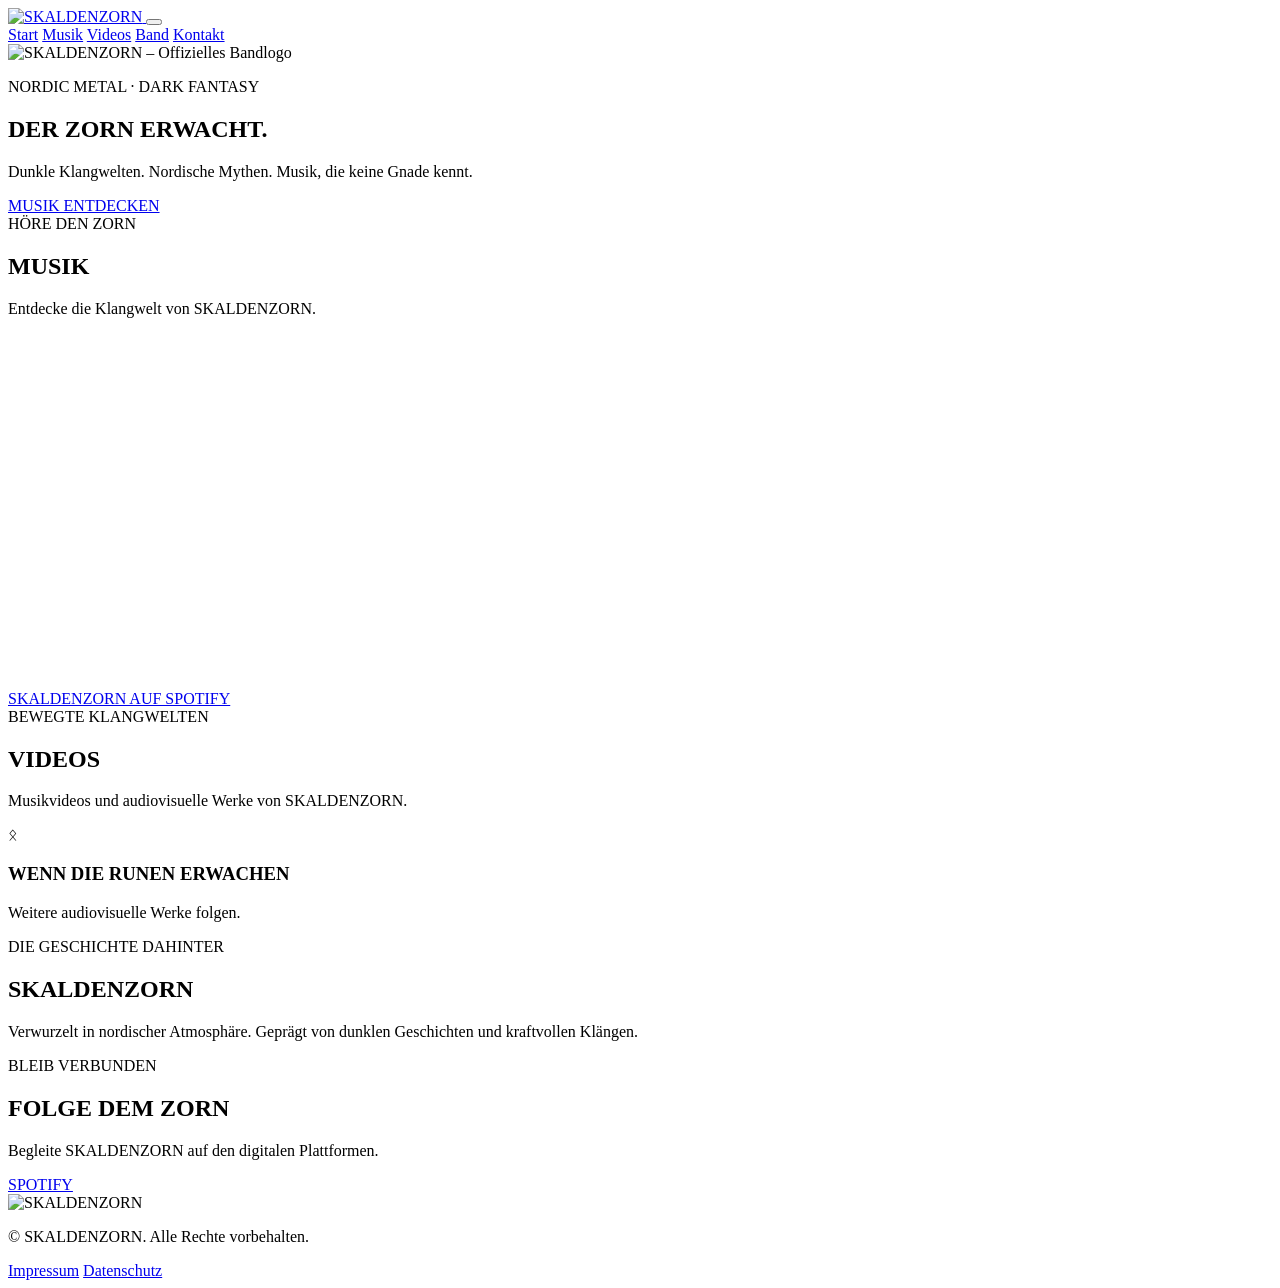
==== index.html @ 69d0ce7c "Add initial HTML structure for SKALDENZORN website" ====
<!DOCTYPE html>
<html lang="de">
<head>
    <meta charset="UTF-8">
    <meta name="viewport" content="width=device-width, initial-scale=1.0">
    <meta name="theme-color" content="#080808">
    <meta name="description" content="SKALDENZORN – Nordic Metal. Dunkle Klangwelten, nordische Mythologie und kompromisslose Musik.">
    <title>SKALDENZORN | Official Website</title>
    <link rel="icon" type="image/png" href="assets/logo.png">
    <link rel="stylesheet" href="css/style.css">
    <script src="js/main.js" defer></script>
</head>
<body>

    <header class="header">
        <a href="#start" class="header-logo">
            <img src="assets/logo.png" alt="SKALDENZORN">
        </a>

        <button class="menu-toggle" aria-label="Menü öffnen" aria-expanded="false">
            <span></span>
            <span></span>
            <span></span>
        </button>

        <nav class="navigation">
            <a href="#start">Start</a>
            <a href="#musik">Musik</a>
            <a href="#videos">Videos</a>
            <a href="#band">Band</a>
            <a href="#kontakt">Kontakt</a>
        </nav>
    </header>

    <main>

        <section class="hero" id="start">
            <div class="hero-content">
                <img class="hero-logo" src="assets/logo.png" alt="SKALDENZORN – Offizielles Bandlogo">
                <p class="hero-subtitle">NORDIC METAL · DARK FANTASY</p>
                <h1>DER ZORN ERWACHT.</h1>
                <p class="hero-description">
                    Dunkle Klangwelten. Nordische Mythen.
                    Musik, die keine Gnade kennt.
                </p>
                <a class="primary-button" href="#musik">MUSIK ENTDECKEN</a>
            </div>
            <div class="hero-overlay"></div>
        </section>

        <section class="section music-section" id="musik">
            <div class="section-heading">
                <span class="section-overline">HÖRE DEN ZORN</span>
                <h2>MUSIK</h2>
                <p>Entdecke die Klangwelt von SKALDENZORN.</p>
            </div>

            <div class="spotify-container">
                <iframe
                    src="https://open.spotify.com/embed/artist/2ElXeR2WkrgJ9wFMGlV0Yc?utm_source=generator&theme=0"
                    width="100%"
                    height="352"
                    frameborder="0"
                    allowfullscreen
                    allow="autoplay; clipboard-write; encrypted-media; fullscreen; picture-in-picture"
                    loading="lazy">
                </iframe>
            </div>

            <a class="text-link" href="https://open.spotify.com/artist/2ElXeR2WkrgJ9wFMGlV0Yc" target="_blank" rel="noopener noreferrer">
                SKALDENZORN AUF SPOTIFY
            </a>
        </section>

        <section class="section video-section" id="videos">
            <div class="section-heading">
                <span class="section-overline">BEWEGTE KLANGWELTEN</span>
                <h2>VIDEOS</h2>
                <p>Musikvideos und audiovisuelle Werke von SKALDENZORN.</p>
            </div>

            <div class="content-placeholder">
                <span class="placeholder-symbol">ᛟ</span>
                <h3>WENN DIE RUNEN ERWACHEN</h3>
                <p>Weitere audiovisuelle Werke folgen.</p>
            </div>
        </section>

        <section class="section band-section" id="band">
            <div class="section-heading">
                <span class="section-overline">DIE GESCHICHTE DAHINTER</span>
                <h2>SKALDENZORN</h2>
                <p>
                    Verwurzelt in nordischer Atmosphäre.
                    Geprägt von dunklen Geschichten und kraftvollen Klängen.
                </p>
            </div>
        </section>

        <section class="section contact-section" id="kontakt">
            <div class="section-heading">
                <span class="section-overline">BLEIB VERBUNDEN</span>
                <h2>FOLGE DEM ZORN</h2>
                <p>Begleite SKALDENZORN auf den digitalen Plattformen.</p>
            </div>

            <div class="social-links">
                <a href="https://open.spotify.com/artist/2ElXeR2WkrgJ9wFMGlV0Yc" target="_blank" rel="noopener noreferrer">SPOTIFY</a>
            </div>
        </section>

    </main>

    <footer class="footer">
        <img src="assets/logo.png" alt="SKALDENZORN" class="footer-logo">
        <p>© <span id="current-year"></span> SKALDENZORN. Alle Rechte vorbehalten.</p>
        <div class="footer-links">
            <a href="impressum.html">Impressum</a>
            <a href="datenschutz.html">Datenschutz</a>
        </div>
    </footer>

</body>
</html>
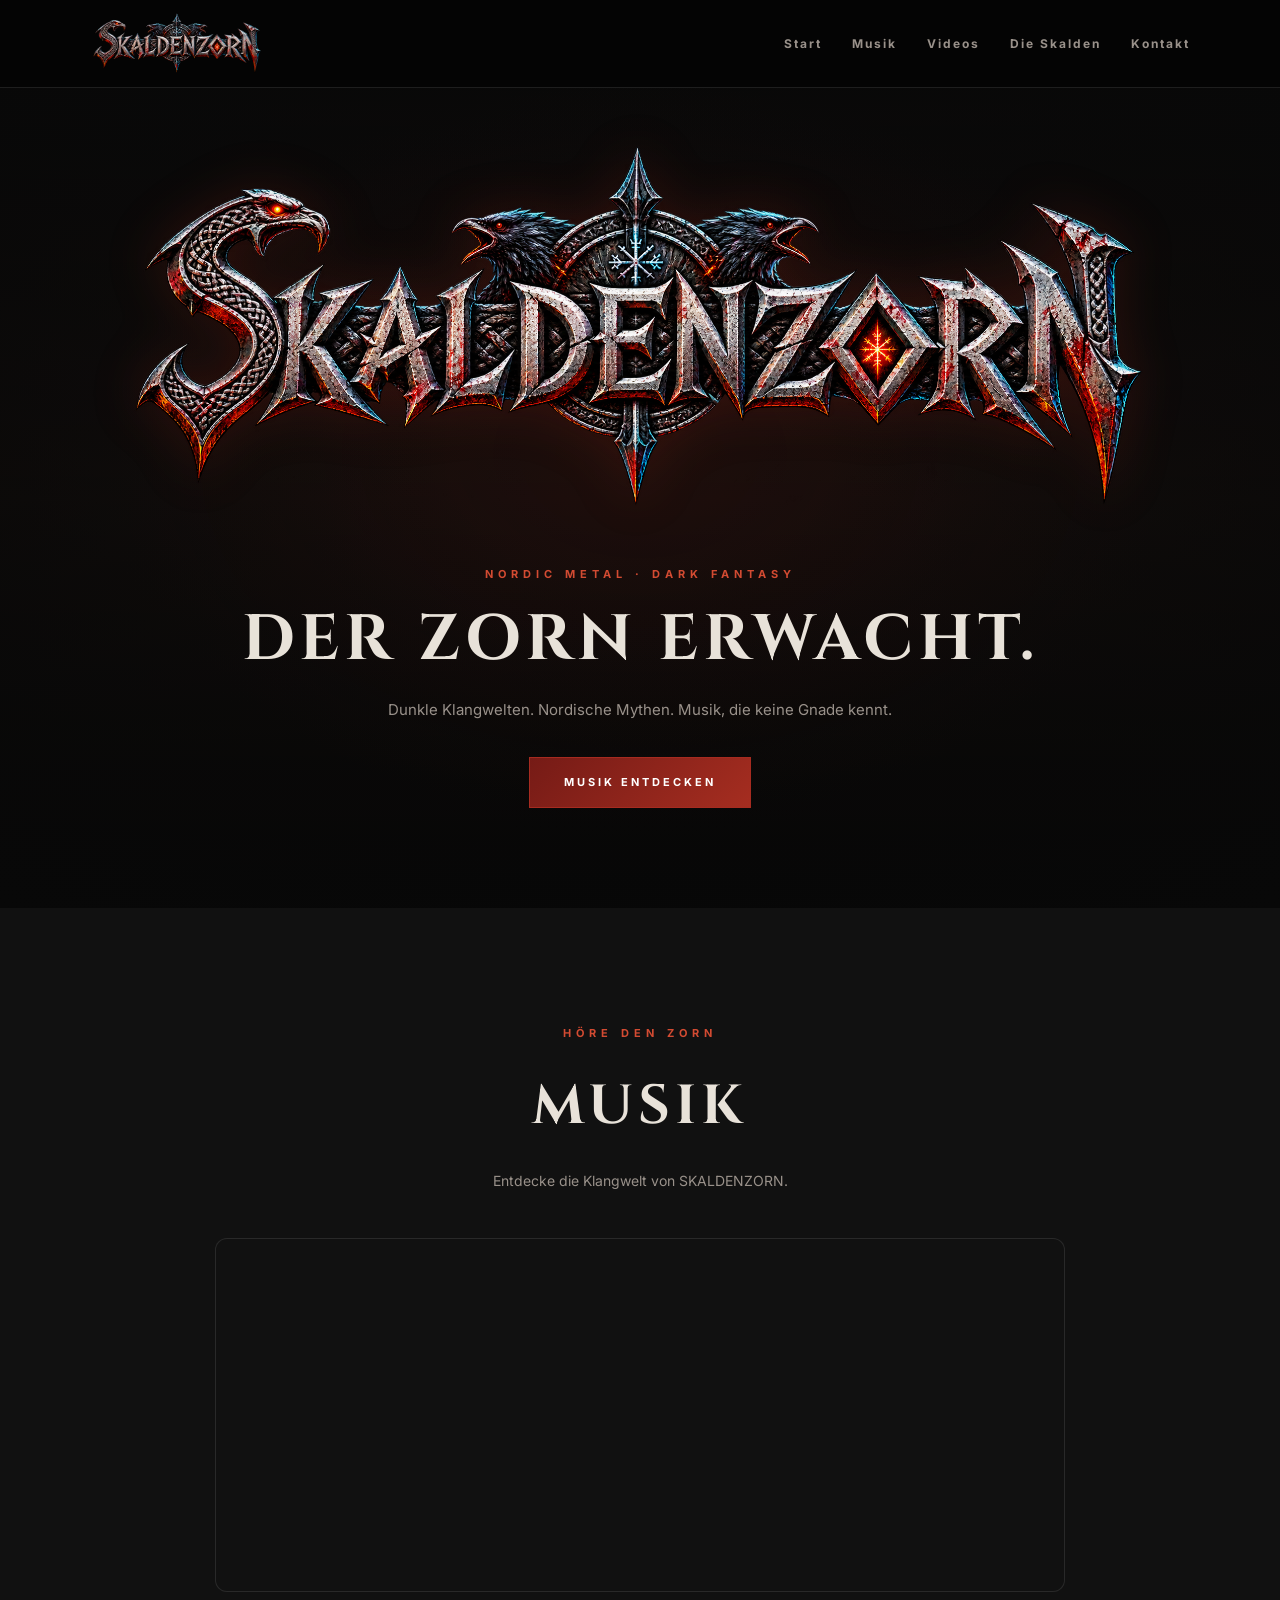
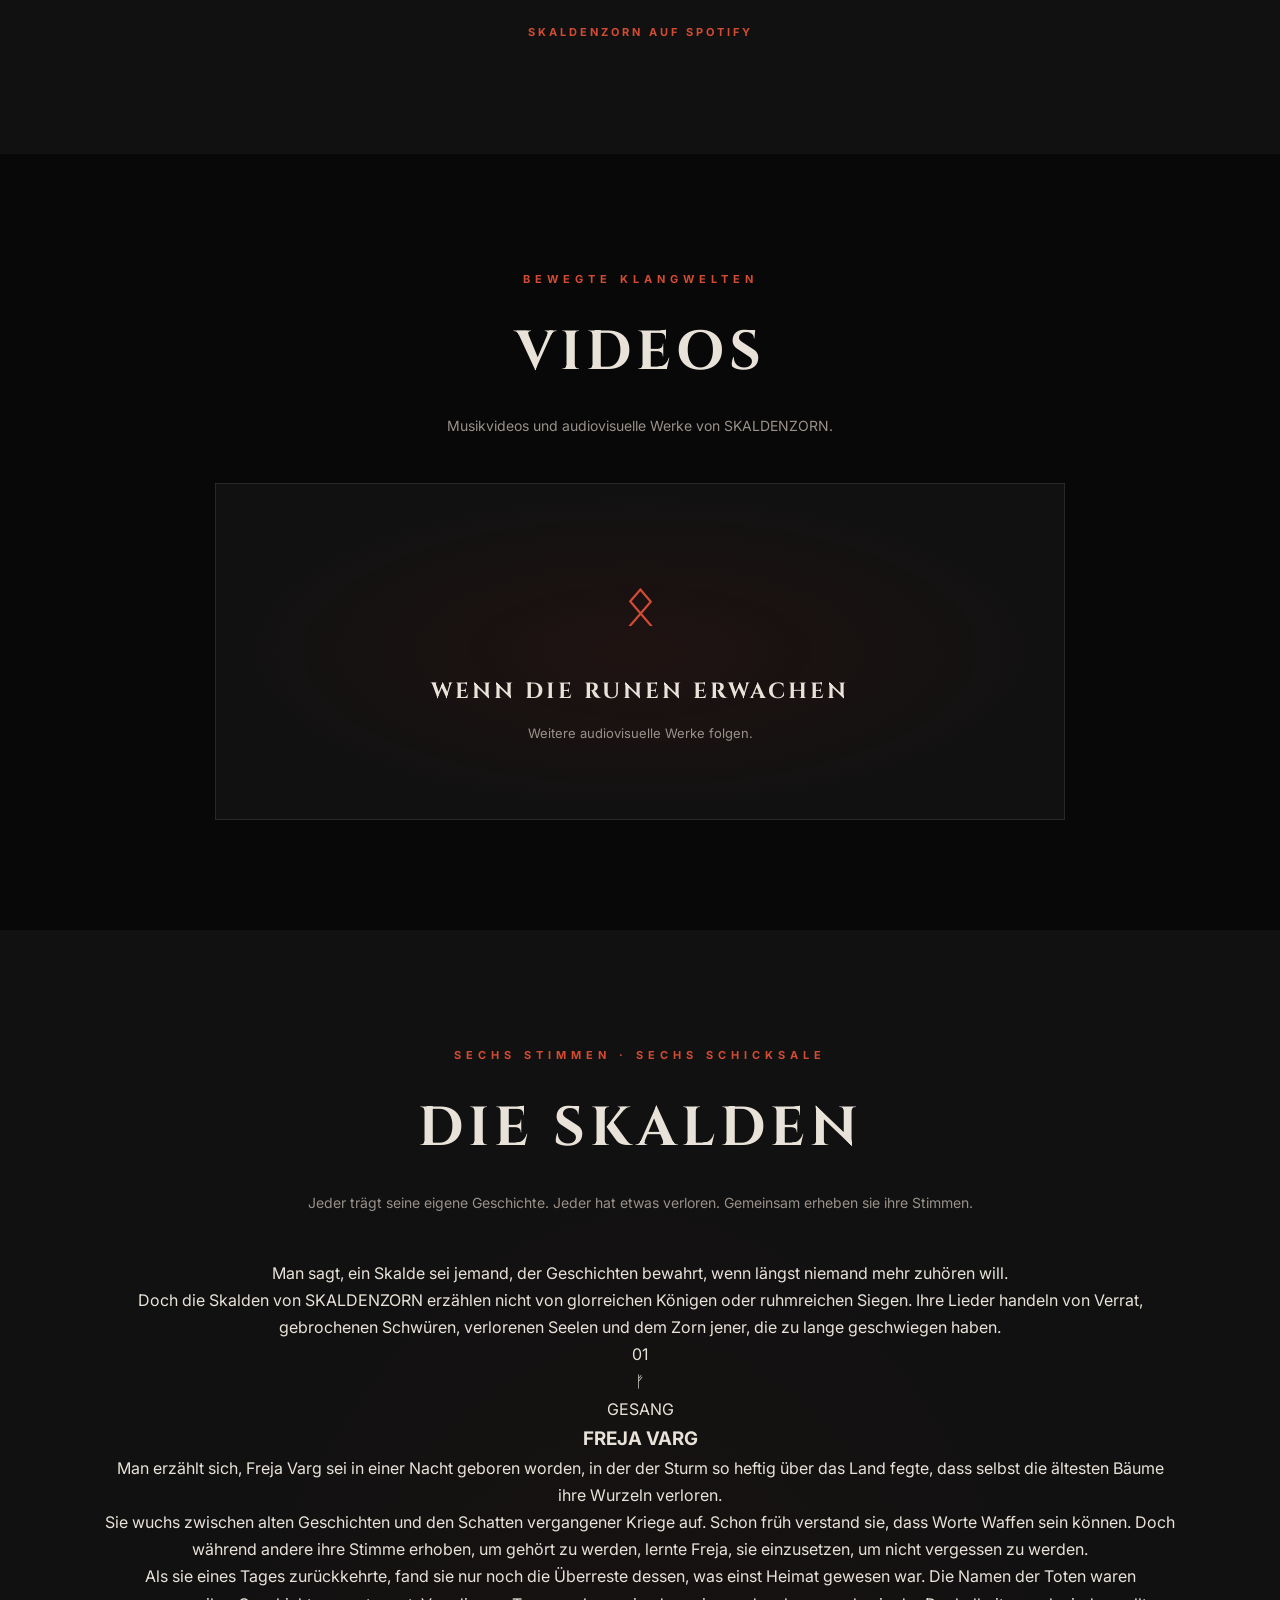
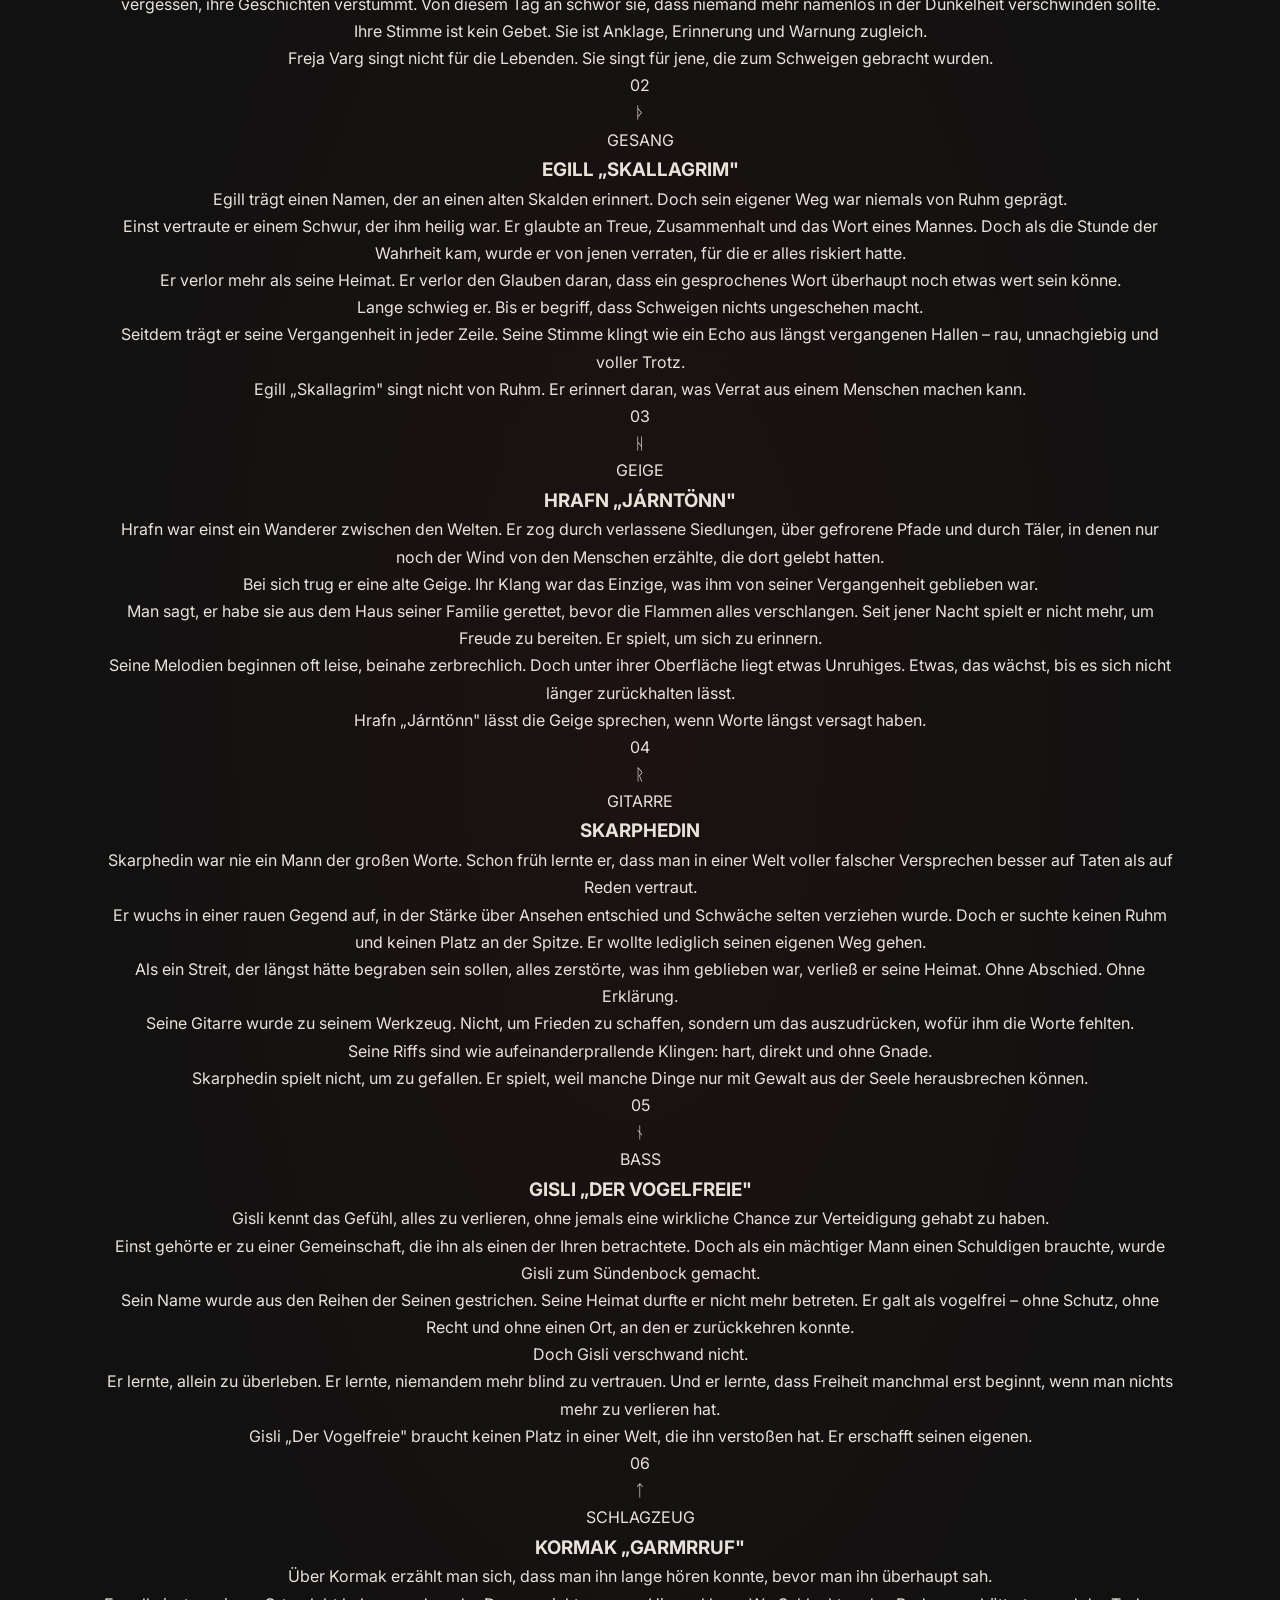
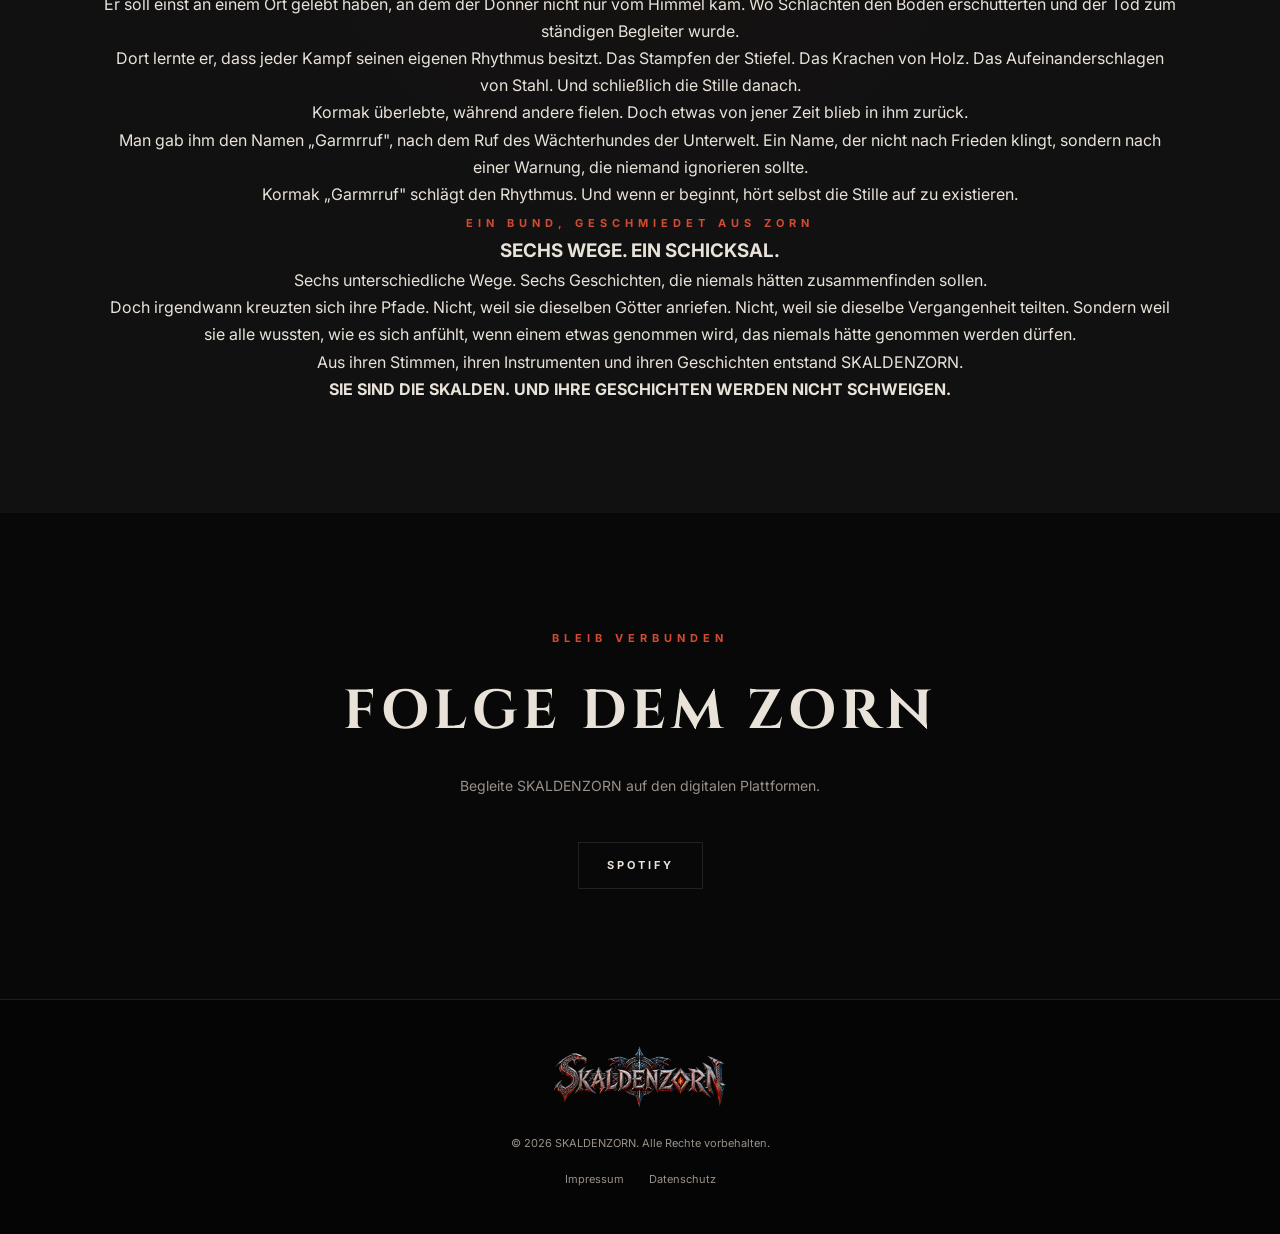
==== commit 130bdedb: "Update band description and section titles in HTML" ====
--- a/index.html
+++ b/index.html
@@ -1,11 +1,10 @@
-
 <!DOCTYPE html>
 <html lang="de">
 <head>
     <meta charset="UTF-8">
     <meta name="viewport" content="width=device-width, initial-scale=1.0">
     <meta name="theme-color" content="#080808">
-    <meta name="description" content="SKALDENZORN – Nordic Metal. Dunkle Klangwelten, nordische Mythologie und kompromisslose Musik.">
+    <meta name="description" content="SKALDENZORN – Nordic Metal. Sechs Skalden, sechs Schicksale und Musik aus dunklen Klangwelten.">
     <title>SKALDENZORN | Official Website</title>
     <link rel="icon" type="image/png" href="assets/logo.png">
     <link rel="stylesheet" href="css/style.css">
@@ -28,7 +27,7 @@
             <a href="#start">Start</a>
             <a href="#musik">Musik</a>
             <a href="#videos">Videos</a>
-            <a href="#band">Band</a>
+            <a href="#band">Die Skalden</a>
             <a href="#kontakt">Kontakt</a>
         </nav>
     </header>
@@ -89,12 +88,277 @@
 
         <section class="section band-section" id="band">
             <div class="section-heading">
-                <span class="section-overline">DIE GESCHICHTE DAHINTER</span>
-                <h2>SKALDENZORN</h2>
-                <p>
-                    Verwurzelt in nordischer Atmosphäre.
-                    Geprägt von dunklen Geschichten und kraftvollen Klängen.
-                </p>
+                <span class="section-overline">SECHS STIMMEN · SECHS SCHICKSALE</span>
+                <h2>DIE SKALDEN</h2>
+                <p>
+                    Jeder trägt seine eigene Geschichte.
+                    Jeder hat etwas verloren.
+                    Gemeinsam erheben sie ihre Stimmen.
+                </p>
+            </div>
+
+            <div class="skald-intro">
+                <p>
+                    Man sagt, ein Skalde sei jemand, der Geschichten bewahrt,
+                    wenn längst niemand mehr zuhören will.
+                </p>
+                <p>
+                    Doch die Skalden von SKALDENZORN erzählen nicht von
+                    glorreichen Königen oder ruhmreichen Siegen. Ihre Lieder
+                    handeln von Verrat, gebrochenen Schwüren, verlorenen Seelen
+                    und dem Zorn jener, die zu lange geschwiegen haben.
+                </p>
+            </div>
+
+            <div class="skald-grid">
+
+                <article class="skald-card">
+                    <div class="skald-number">01</div>
+                    <div class="skald-symbol">ᚠ</div>
+                    <span class="skald-role">GESANG</span>
+                    <h3>FREJA VARG</h3>
+                    <div class="skald-divider"></div>
+                    <p>
+                        Man erzählt sich, Freja Varg sei in einer Nacht geboren
+                        worden, in der der Sturm so heftig über das Land fegte,
+                        dass selbst die ältesten Bäume ihre Wurzeln verloren.
+                    </p>
+                    <p>
+                        Sie wuchs zwischen alten Geschichten und den Schatten
+                        vergangener Kriege auf. Schon früh verstand sie, dass
+                        Worte Waffen sein können. Doch während andere ihre
+                        Stimme erhoben, um gehört zu werden, lernte Freja,
+                        sie einzusetzen, um nicht vergessen zu werden.
+                    </p>
+                    <p>
+                        Als sie eines Tages zurückkehrte, fand sie nur noch
+                        die Überreste dessen, was einst Heimat gewesen war.
+                        Die Namen der Toten waren vergessen, ihre Geschichten
+                        verstummt. Von diesem Tag an schwor sie, dass niemand
+                        mehr namenlos in der Dunkelheit verschwinden sollte.
+                    </p>
+                    <p>
+                        Ihre Stimme ist kein Gebet. Sie ist Anklage,
+                        Erinnerung und Warnung zugleich.
+                    </p>
+                    <blockquote>
+                        Freja Varg singt nicht für die Lebenden.
+                        Sie singt für jene, die zum Schweigen gebracht wurden.
+                    </blockquote>
+                </article>
+
+                <article class="skald-card">
+                    <div class="skald-number">02</div>
+                    <div class="skald-symbol">ᚦ</div>
+                    <span class="skald-role">GESANG</span>
+                    <h3>EGILL „SKALLAGRIM"</h3>
+                    <div class="skald-divider"></div>
+                    <p>
+                        Egill trägt einen Namen, der an einen alten Skalden
+                        erinnert. Doch sein eigener Weg war niemals von Ruhm
+                        geprägt.
+                    </p>
+                    <p>
+                        Einst vertraute er einem Schwur, der ihm heilig war.
+                        Er glaubte an Treue, Zusammenhalt und das Wort eines
+                        Mannes. Doch als die Stunde der Wahrheit kam, wurde
+                        er von jenen verraten, für die er alles riskiert hatte.
+                    </p>
+                    <p>
+                        Er verlor mehr als seine Heimat. Er verlor den Glauben
+                        daran, dass ein gesprochenes Wort überhaupt noch
+                        etwas wert sein könne.
+                    </p>
+                    <p>
+                        Lange schwieg er. Bis er begriff, dass Schweigen
+                        nichts ungeschehen macht.
+                    </p>
+                    <p>
+                        Seitdem trägt er seine Vergangenheit in jeder Zeile.
+                        Seine Stimme klingt wie ein Echo aus längst vergangenen
+                        Hallen – rau, unnachgiebig und voller Trotz.
+                    </p>
+                    <blockquote>
+                        Egill „Skallagrim" singt nicht von Ruhm.
+                        Er erinnert daran, was Verrat aus einem Menschen
+                        machen kann.
+                    </blockquote>
+                </article>
+
+                <article class="skald-card">
+                    <div class="skald-number">03</div>
+                    <div class="skald-symbol">ᚺ</div>
+                    <span class="skald-role">GEIGE</span>
+                    <h3>HRAFN „JÁRNTÖNN"</h3>
+                    <div class="skald-divider"></div>
+                    <p>
+                        Hrafn war einst ein Wanderer zwischen den Welten.
+                        Er zog durch verlassene Siedlungen, über gefrorene
+                        Pfade und durch Täler, in denen nur noch der Wind
+                        von den Menschen erzählte, die dort gelebt hatten.
+                    </p>
+                    <p>
+                        Bei sich trug er eine alte Geige. Ihr Klang war
+                        das Einzige, was ihm von seiner Vergangenheit
+                        geblieben war.
+                    </p>
+                    <p>
+                        Man sagt, er habe sie aus dem Haus seiner Familie
+                        gerettet, bevor die Flammen alles verschlangen.
+                        Seit jener Nacht spielt er nicht mehr, um Freude
+                        zu bereiten. Er spielt, um sich zu erinnern.
+                    </p>
+                    <p>
+                        Seine Melodien beginnen oft leise, beinahe zerbrechlich.
+                        Doch unter ihrer Oberfläche liegt etwas Unruhiges.
+                        Etwas, das wächst, bis es sich nicht länger
+                        zurückhalten lässt.
+                    </p>
+                    <blockquote>
+                        Hrafn „Járntönn" lässt die Geige sprechen,
+                        wenn Worte längst versagt haben.
+                    </blockquote>
+                </article>
+
+                <article class="skald-card">
+                    <div class="skald-number">04</div>
+                    <div class="skald-symbol">ᚱ</div>
+                    <span class="skald-role">GITARRE</span>
+                    <h3>SKARPHEDIN</h3>
+                    <div class="skald-divider"></div>
+                    <p>
+                        Skarphedin war nie ein Mann der großen Worte.
+                        Schon früh lernte er, dass man in einer Welt voller
+                        falscher Versprechen besser auf Taten als auf Reden
+                        vertraut.
+                    </p>
+                    <p>
+                        Er wuchs in einer rauen Gegend auf, in der Stärke
+                        über Ansehen entschied und Schwäche selten verziehen
+                        wurde. Doch er suchte keinen Ruhm und keinen Platz
+                        an der Spitze. Er wollte lediglich seinen eigenen
+                        Weg gehen.
+                    </p>
+                    <p>
+                        Als ein Streit, der längst hätte begraben sein sollen,
+                        alles zerstörte, was ihm geblieben war, verließ er
+                        seine Heimat. Ohne Abschied. Ohne Erklärung.
+                    </p>
+                    <p>
+                        Seine Gitarre wurde zu seinem Werkzeug. Nicht, um
+                        Frieden zu schaffen, sondern um das auszudrücken,
+                        wofür ihm die Worte fehlten.
+                    </p>
+                    <p>
+                        Seine Riffs sind wie aufeinanderprallende Klingen:
+                        hart, direkt und ohne Gnade.
+                    </p>
+                    <blockquote>
+                        Skarphedin spielt nicht, um zu gefallen.
+                        Er spielt, weil manche Dinge nur mit Gewalt
+                        aus der Seele herausbrechen können.
+                    </blockquote>
+                </article>
+
+                <article class="skald-card">
+                    <div class="skald-number">05</div>
+                    <div class="skald-symbol">ᚾ</div>
+                    <span class="skald-role">BASS</span>
+                    <h3>GISLI „DER VOGELFREIE"</h3>
+                    <div class="skald-divider"></div>
+                    <p>
+                        Gisli kennt das Gefühl, alles zu verlieren,
+                        ohne jemals eine wirkliche Chance zur Verteidigung
+                        gehabt zu haben.
+                    </p>
+                    <p>
+                        Einst gehörte er zu einer Gemeinschaft, die ihn als
+                        einen der Ihren betrachtete. Doch als ein mächtiger
+                        Mann einen Schuldigen brauchte, wurde Gisli zum
+                        Sündenbock gemacht.
+                    </p>
+                    <p>
+                        Sein Name wurde aus den Reihen der Seinen gestrichen.
+                        Seine Heimat durfte er nicht mehr betreten. Er galt
+                        als vogelfrei – ohne Schutz, ohne Recht und ohne
+                        einen Ort, an den er zurückkehren konnte.
+                    </p>
+                    <p>
+                        Doch Gisli verschwand nicht.
+                    </p>
+                    <p>
+                        Er lernte, allein zu überleben. Er lernte, niemandem
+                        mehr blind zu vertrauen. Und er lernte, dass Freiheit
+                        manchmal erst beginnt, wenn man nichts mehr zu
+                        verlieren hat.
+                    </p>
+                    <blockquote>
+                        Gisli „Der Vogelfreie" braucht keinen Platz in einer
+                        Welt, die ihn verstoßen hat. Er erschafft seinen eigenen.
+                    </blockquote>
+                </article>
+
+                <article class="skald-card">
+                    <div class="skald-number">06</div>
+                    <div class="skald-symbol">ᛏ</div>
+                    <span class="skald-role">SCHLAGZEUG</span>
+                    <h3>KORMAK „GARMRRUF"</h3>
+                    <div class="skald-divider"></div>
+                    <p>
+                        Über Kormak erzählt man sich, dass man ihn lange
+                        hören konnte, bevor man ihn überhaupt sah.
+                    </p>
+                    <p>
+                        Er soll einst an einem Ort gelebt haben, an dem
+                        der Donner nicht nur vom Himmel kam. Wo Schlachten
+                        den Boden erschütterten und der Tod zum ständigen
+                        Begleiter wurde.
+                    </p>
+                    <p>
+                        Dort lernte er, dass jeder Kampf seinen eigenen
+                        Rhythmus besitzt. Das Stampfen der Stiefel.
+                        Das Krachen von Holz. Das Aufeinanderschlagen
+                        von Stahl. Und schließlich die Stille danach.
+                    </p>
+                    <p>
+                        Kormak überlebte, während andere fielen.
+                        Doch etwas von jener Zeit blieb in ihm zurück.
+                    </p>
+                    <p>
+                        Man gab ihm den Namen „Garmrruf", nach dem Ruf
+                        des Wächterhundes der Unterwelt. Ein Name, der
+                        nicht nach Frieden klingt, sondern nach einer
+                        Warnung, die niemand ignorieren sollte.
+                    </p>
+                    <blockquote>
+                        Kormak „Garmrruf" schlägt den Rhythmus.
+                        Und wenn er beginnt, hört selbst die Stille
+                        auf zu existieren.
+                    </blockquote>
+                </article>
+
+            </div>
+
+            <div class="skald-ending">
+                <span class="section-overline">EIN BUND, GESCHMIEDET AUS ZORN</span>
+                <h3>SECHS WEGE. EIN SCHICKSAL.</h3>
+                <p>
+                    Sechs unterschiedliche Wege. Sechs Geschichten,
+                    die niemals hätten zusammenfinden sollen.
+                </p>
+                <p>
+                    Doch irgendwann kreuzten sich ihre Pfade.
+                    Nicht, weil sie dieselben Götter anriefen.
+                    Nicht, weil sie dieselbe Vergangenheit teilten.
+                    Sondern weil sie alle wussten, wie es sich anfühlt,
+                    wenn einem etwas genommen wird, das niemals hätte
+                    genommen werden dürfen.
+                </p>
+                <p>
+                    Aus ihren Stimmen, ihren Instrumenten und ihren
+                    Geschichten entstand SKALDENZORN.
+                </p>
+                <h4>SIE SIND DIE SKALDEN. UND IHRE GESCHICHTEN WERDEN NICHT SCHWEIGEN.</h4>
             </div>
         </section>
 
--- a/css/style.css
+++ b/css/style.css
@@ -0,0 +1,594 @@
+
+@import url('https://fonts.googleapis.com/css2?family=Cinzel:wght@400;500;600;700;800&family=Inter:wght@400;500;600;700&display=swap');
+
+:root {
+    --background: #080808;
+    --surface: #111111;
+    --surface-light: #191919;
+    --text: #e8e2d9;
+    --muted: #99918a;
+    --red: #a62b20;
+    --red-light: #d34b32;
+    --border: rgba(255, 255, 255, 0.1);
+}
+
+* {
+    margin: 0;
+    padding: 0;
+    box-sizing: border-box;
+}
+
+html {
+    scroll-behavior: smooth;
+    scroll-padding-top: 90px;
+    overflow-x: hidden;
+}
+
+body {
+    min-width: 320px;
+    width: 100%;
+    overflow-x: hidden;
+    background: var(--background);
+    color: var(--text);
+    font-family: 'Inter', sans-serif;
+    line-height: 1.7;
+}
+
+a {
+    color: inherit;
+    text-decoration: none;
+}
+
+img {
+    max-width: 100%;
+    height: auto;
+}
+
+.header,
+body > header {
+    position: fixed;
+    top: 0;
+    left: 0;
+    width: 100%;
+    min-height: 88px;
+    padding: 12px 7%;
+    display: flex;
+    align-items: center;
+    justify-content: space-between;
+    gap: 25px;
+    background: rgba(5, 5, 5, 0.96);
+    border-bottom: 1px solid var(--border);
+    backdrop-filter: blur(14px);
+    z-index: 1000;
+}
+
+.header-logo img,
+.header > a img,
+body > header > a img {
+    display: block;
+    width: 175px;
+    max-width: 35vw;
+    height: auto;
+}
+
+.navigation,
+.header nav,
+body > header nav {
+    display: flex;
+    align-items: center;
+    justify-content: center;
+    gap: 30px;
+}
+
+.navigation a,
+.header nav a,
+body > header nav a {
+    color: var(--muted);
+    font-size: 12px;
+    font-weight: 700;
+    letter-spacing: 2px;
+    transition: color 0.3s;
+}
+
+.navigation a:hover,
+.header nav a:hover,
+body > header nav a:hover {
+    color: var(--red-light);
+}
+
+.menu-toggle {
+    display: none;
+    background: none;
+    border: none;
+    cursor: pointer;
+}
+
+.menu-toggle span {
+    display: block;
+    width: 27px;
+    height: 2px;
+    margin: 6px;
+    background: var(--text);
+}
+
+.hero {
+    position: relative;
+    min-height: 850px;
+    min-height: 100svh;
+    padding: 140px 7% 100px;
+    display: flex;
+    align-items: center;
+    justify-content: center;
+    text-align: center;
+    overflow: hidden;
+    background:
+        radial-gradient(ellipse at center, rgba(85, 22, 16, 0.23), transparent 58%),
+        linear-gradient(180deg, #080808 0%, #17100e 55%, #080808 100%);
+}
+
+.hero::before {
+    content: "";
+    position: absolute;
+    inset: 0;
+    background-image:
+        linear-gradient(rgba(0,0,0,0.25), rgba(0,0,0,0.8)),
+        url("../assets/backgrounds/hero.jpg");
+    background-size: cover;
+    background-position: center;
+    opacity: 0.38;
+}
+
+.hero-overlay {
+    position: absolute;
+    inset: 0;
+    background: radial-gradient(ellipse at center, transparent 20%, #080808 100%);
+    pointer-events: none;
+}
+
+.hero-content {
+    position: relative;
+    z-index: 2;
+    width: 100%;
+    max-width: 1100px;
+}
+
+.hero-logo {
+    display: block;
+    width: 100%;
+    max-width: 1050px;
+    height: auto;
+    margin: 0 auto 45px;
+    filter: drop-shadow(0 0 25px rgba(160, 35, 20, 0.22));
+}
+
+.hero-subtitle,
+.section-overline {
+    color: var(--red-light);
+    font-size: 11px;
+    font-weight: 700;
+    letter-spacing: 5px;
+}
+
+.hero h1 {
+    margin: 18px 0;
+    font-family: 'Cinzel', serif;
+    font-size: clamp(30px, 5vw, 65px);
+    letter-spacing: 5px;
+    line-height: 1.2;
+}
+
+.hero-description {
+    margin: 0 auto 35px;
+    color: var(--muted);
+    font-size: 15px;
+}
+
+.primary-button {
+    display: inline-block;
+    padding: 15px 34px;
+    border: 1px solid var(--red);
+    background: linear-gradient(135deg, #761b16, #a52d20);
+    color: white;
+    font-size: 11px;
+    font-weight: 700;
+    letter-spacing: 3px;
+    transition: all 0.3s;
+}
+
+.primary-button:hover {
+    background: #c03a2b;
+    box-shadow: 0 0 30px rgba(180, 45, 30, 0.3);
+    transform: translateY(-3px);
+}
+
+.section {
+    padding: 110px 8%;
+    text-align: center;
+}
+
+.section-heading {
+    max-width: 750px;
+    margin: 0 auto 45px;
+}
+
+.section-heading h2 {
+    margin: 15px 0;
+    font-family: 'Cinzel', serif;
+    font-size: clamp(34px, 5vw, 55px);
+    letter-spacing: 5px;
+}
+
+.section-heading p {
+    color: var(--muted);
+    font-size: 14px;
+}
+
+.music-section {
+    background: var(--surface);
+}
+
+.spotify-container {
+    width: 100%;
+    max-width: 850px;
+    margin: 0 auto 25px;
+    overflow: hidden;
+    border: 1px solid var(--border);
+    border-radius: 12px;
+    background: #111;
+}
+
+.spotify-container iframe {
+    display: block;
+    width: 100%;
+    border: none;
+}
+
+.text-link {
+    display: inline-block;
+    color: var(--red-light);
+    font-size: 11px;
+    font-weight: 700;
+    letter-spacing: 3px;
+    transition: color 0.3s;
+}
+
+.text-link:hover {
+    color: white;
+}
+
+.video-section {
+    background: var(--background);
+}
+
+.content-placeholder {
+    max-width: 850px;
+    margin: auto;
+    padding: 75px 25px;
+    border: 1px solid var(--border);
+    background:
+        radial-gradient(ellipse at center, rgba(110, 28, 20, 0.15), transparent 70%),
+        var(--surface);
+}
+
+.placeholder-symbol {
+    display: block;
+    margin-bottom: 20px;
+    color: var(--red-light);
+    font-family: serif;
+    font-size: 55px;
+}
+
+.content-placeholder h3 {
+    font-family: 'Cinzel', serif;
+    font-size: 22px;
+    letter-spacing: 3px;
+}
+
+.content-placeholder p {
+    margin-top: 12px;
+    color: var(--muted);
+    font-size: 13px;
+}
+
+.band-section {
+    background:
+        radial-gradient(ellipse at center, rgba(80, 25, 18, 0.17), transparent 65%),
+        var(--surface);
+}
+
+.contact-section {
+    background: var(--background);
+}
+
+.social-links {
+    display: flex;
+    justify-content: center;
+    flex-wrap: wrap;
+    gap: 15px;
+}
+
+.social-links a {
+    padding: 13px 28px;
+    border: 1px solid var(--border);
+    font-size: 11px;
+    font-weight: 700;
+    letter-spacing: 3px;
+    transition: all 0.3s;
+}
+
+.social-links a:hover {
+    border-color: var(--red);
+    background: var(--red);
+}
+
+.footer,
+body > footer {
+    padding: 45px 7%;
+    text-align: center;
+    border-top: 1px solid var(--border);
+    background: #050505;
+}
+
+.footer-logo {
+    width: 180px;
+    max-width: 60%;
+    height: auto;
+    margin-bottom: 15px;
+}
+
+.footer p,
+body > footer p {
+    color: var(--muted);
+    font-size: 11px;
+}
+
+.footer-links,
+body > footer .footer-links {
+    display: flex;
+    justify-content: center;
+    flex-wrap: wrap;
+    gap: 25px;
+    margin-top: 18px;
+}
+
+.footer-links a,
+body > footer a {
+    color: var(--muted);
+    font-size: 11px;
+}
+
+.footer-links a:hover,
+body > footer a:hover {
+    color: var(--red-light);
+}
+
+.legal-page {
+    width: min(100% - 48px, 900px);
+    margin: 0 auto;
+    padding: 145px 0 90px;
+    text-align: left;
+}
+
+.legal-page h1 {
+    margin-bottom: 15px;
+    font-family: 'Cinzel', serif;
+    font-size: clamp(30px, 5vw, 48px);
+    color: var(--text);
+    letter-spacing: 2px;
+}
+
+.legal-page > p {
+    margin-bottom: 30px;
+    color: var(--muted);
+    font-size: 13px;
+}
+
+.legal-page section {
+    margin-bottom: 30px;
+    padding: 25px 30px;
+    border: 1px solid var(--border);
+    border-radius: 8px;
+    background: var(--surface);
+}
+
+.legal-page h2 {
+    margin-bottom: 12px;
+    color: var(--red-light);
+    font-family: 'Cinzel', serif;
+    font-size: 19px;
+    letter-spacing: 1px;
+}
+
+.legal-page p,
+.legal-page li {
+    color: var(--text);
+    font-size: 14px;
+    line-height: 1.8;
+    overflow-wrap: anywhere;
+}
+
+.legal-page p + p {
+    margin-top: 15px;
+}
+
+.legal-page ul {
+    margin: 12px 0 12px 22px;
+}
+
+.legal-page a {
+    color: var(--red-light);
+    text-decoration: underline;
+    text-underline-offset: 3px;
+}
+
+.legal-page a:hover {
+    color: white;
+}
+
+@media (max-width: 800px) {
+    .header,
+    body > header {
+        min-height: 72px;
+        padding: 10px 5%;
+    }
+
+    .header-logo img,
+    .header > a img,
+    body > header > a img {
+        width: 135px;
+    }
+
+    .menu-toggle {
+        display: block;
+        z-index: 1002;
+    }
+
+    .navigation {
+        position: absolute;
+        top: 72px;
+        left: 0;
+        width: 100%;
+        padding: 25px;
+        display: none;
+        flex-direction: column;
+        gap: 25px;
+        background: rgba(5, 5, 5, 0.98);
+        border-bottom: 1px solid var(--border);
+    }
+
+    .navigation.active {
+        display: flex;
+    }
+
+    .header nav:not(.navigation),
+    body > header nav:not(.navigation) {
+        display: flex;
+        flex-wrap: wrap;
+        justify-content: flex-end;
+        gap: 8px 15px;
+    }
+
+    .header nav:not(.navigation) a,
+    body > header nav:not(.navigation) a {
+        font-size: 10px;
+        letter-spacing: 1px;
+    }
+
+    .hero {
+        min-height: 780px;
+        min-height: 100svh;
+        padding: 110px 6% 75px;
+    }
+
+    .hero-logo {
+        margin-bottom: 35px;
+    }
+
+    .hero h1 {
+        letter-spacing: 2px;
+    }
+
+    .hero-subtitle,
+    .section-overline {
+        letter-spacing: 3px;
+    }
+
+    .section {
+        padding: 80px 6%;
+    }
+
+    .legal-page {
+        width: min(100% - 36px, 700px);
+        padding-top: 115px;
+    }
+
+    .legal-page section {
+        padding: 22px;
+    }
+}
+
+@media (max-width: 480px) {
+    .header,
+    body > header {
+        gap: 10px;
+    }
+
+    .header-logo img,
+    .header > a img,
+    body > header > a img {
+        width: 105px;
+    }
+
+    .header nav:not(.navigation),
+    body > header nav:not(.navigation) {
+        gap: 5px 10px;
+    }
+
+    .header nav:not(.navigation) a,
+    body > header nav:not(.navigation) a {
+        font-size: 9px;
+    }
+
+    .hero {
+        min-height: 720px;
+        min-height: 100svh;
+    }
+
+    .hero-description {
+        font-size: 13px;
+    }
+
+    .section-heading h2 {
+        letter-spacing: 3px;
+    }
+
+    .content-placeholder {
+        padding: 55px 15px;
+    }
+
+    .content-placeholder h3 {
+        font-size: 17px;
+    }
+
+    .legal-page {
+        width: calc(100% - 30px);
+        padding-top: 105px;
+        padding-bottom: 55px;
+    }
+
+    .legal-page h1 {
+        font-size: 30px;
+    }
+
+    .legal-page section {
+        margin-bottom: 18px;
+        padding: 18px;
+    }
+
+    .legal-page h2 {
+        font-size: 17px;
+    }
+
+    .legal-page p,
+    .legal-page li {
+        font-size: 13px;
+    }
+
+    .footer-links,
+    body > footer .footer-links {
+        gap: 15px;
+    }
+}
+
+@media (prefers-reduced-motion: reduce) {
+    html {
+        scroll-behavior: auto;
+    }
+
+    *,
+    *::before,
+    *::after {
+        transition-duration: 0.01ms !important;
+        animation-duration: 0.01ms !important;
+    }
+    }
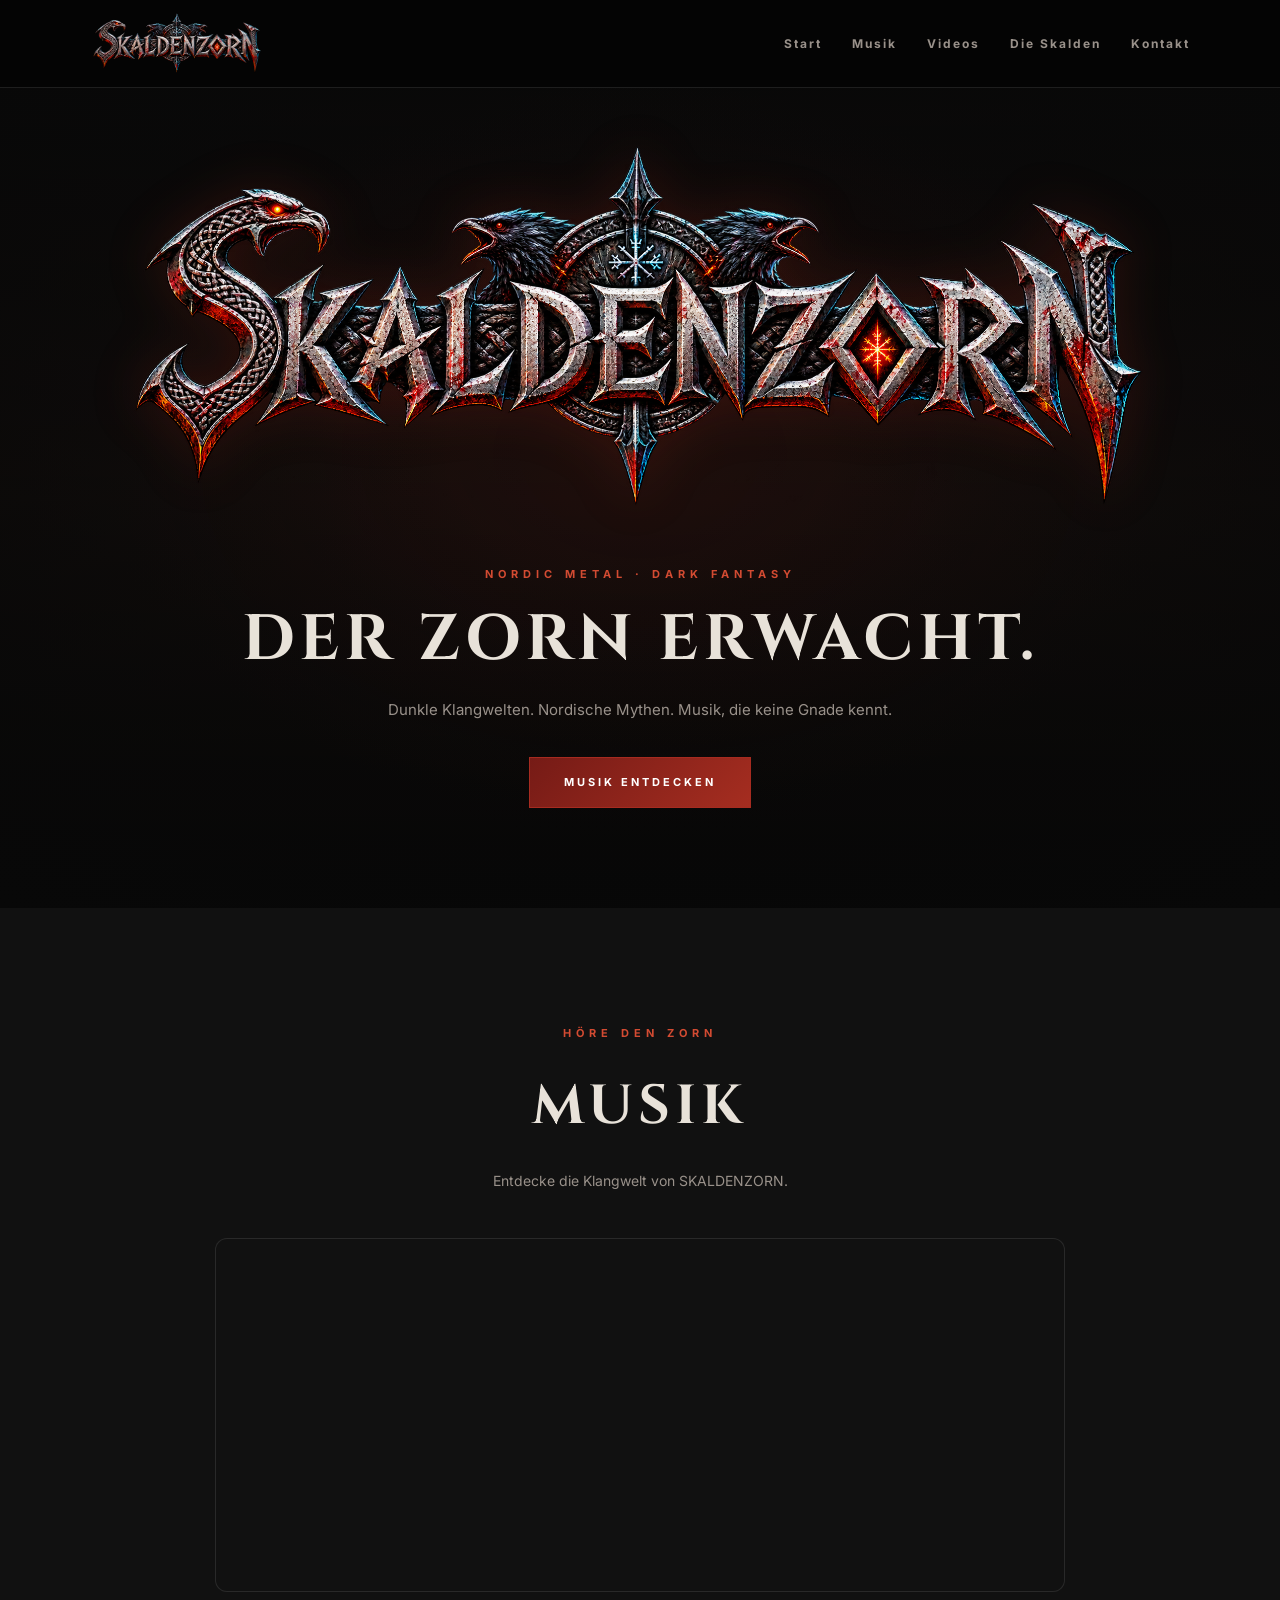
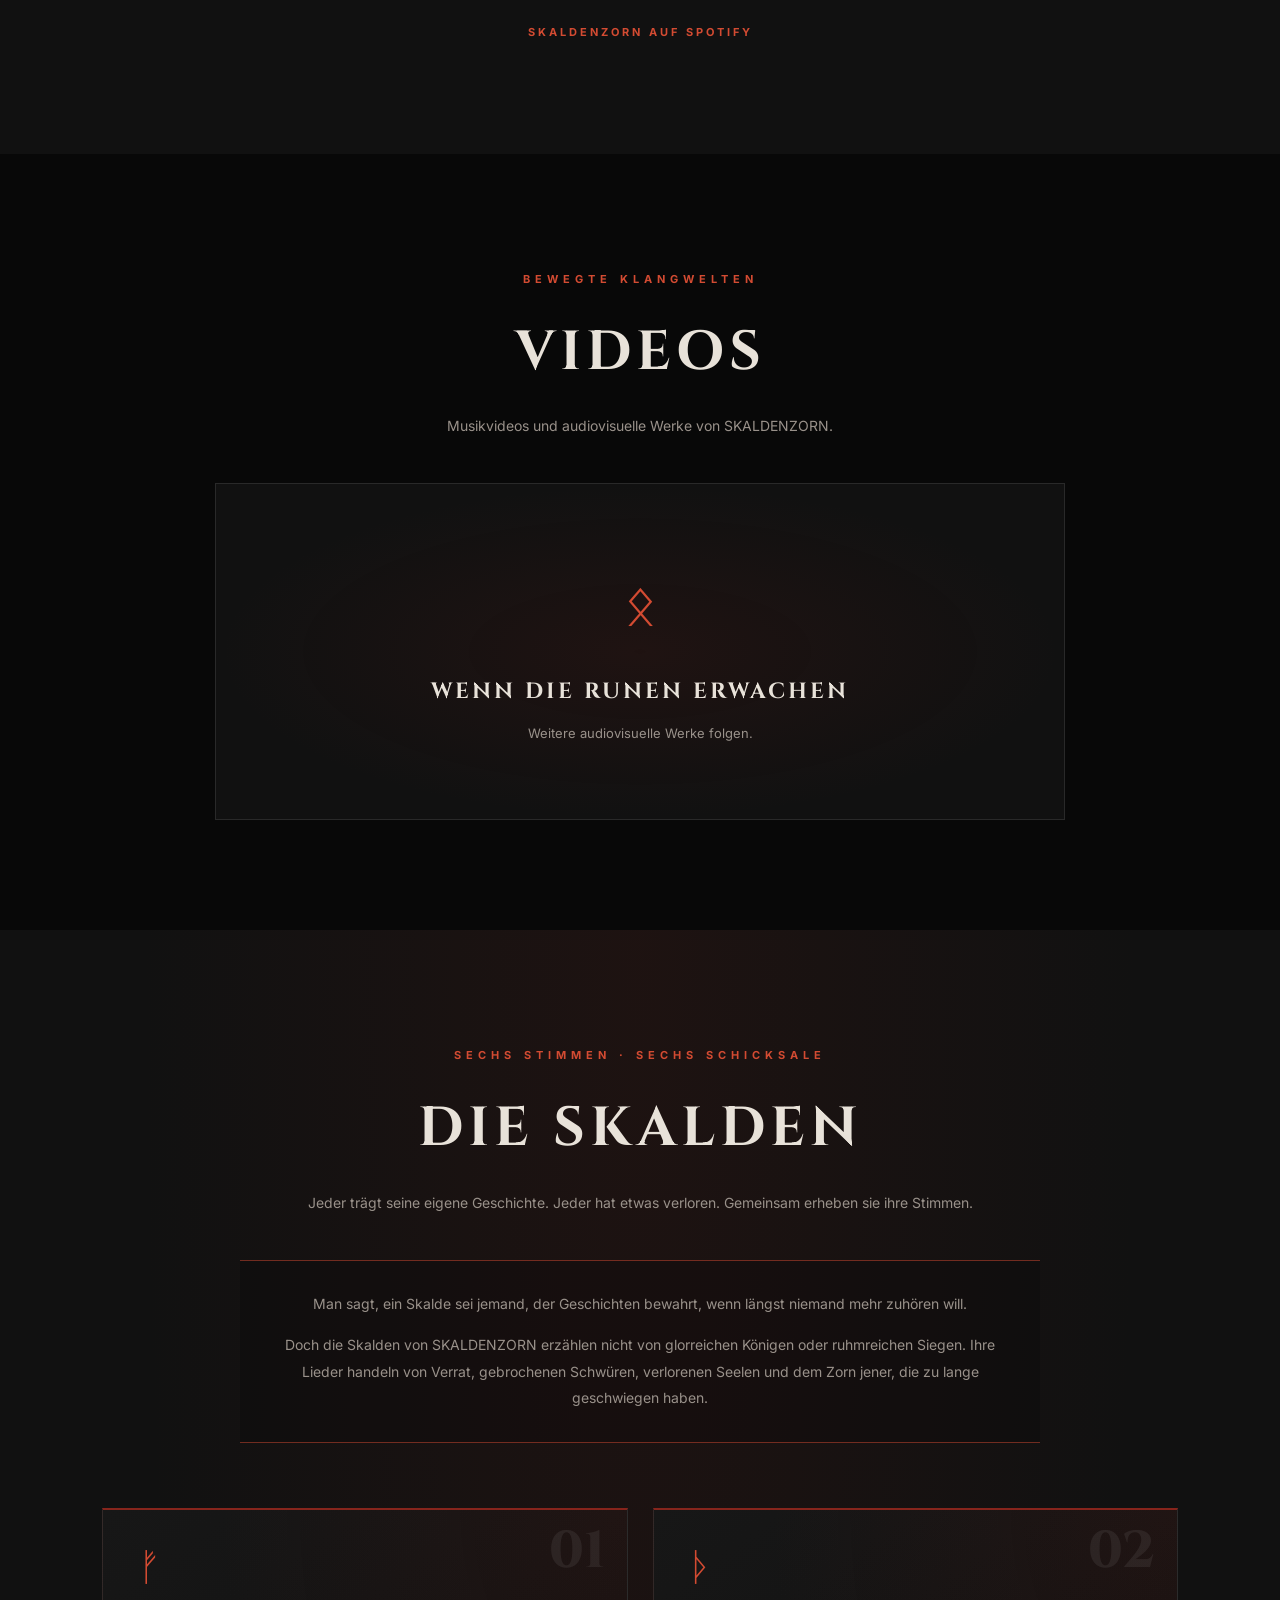
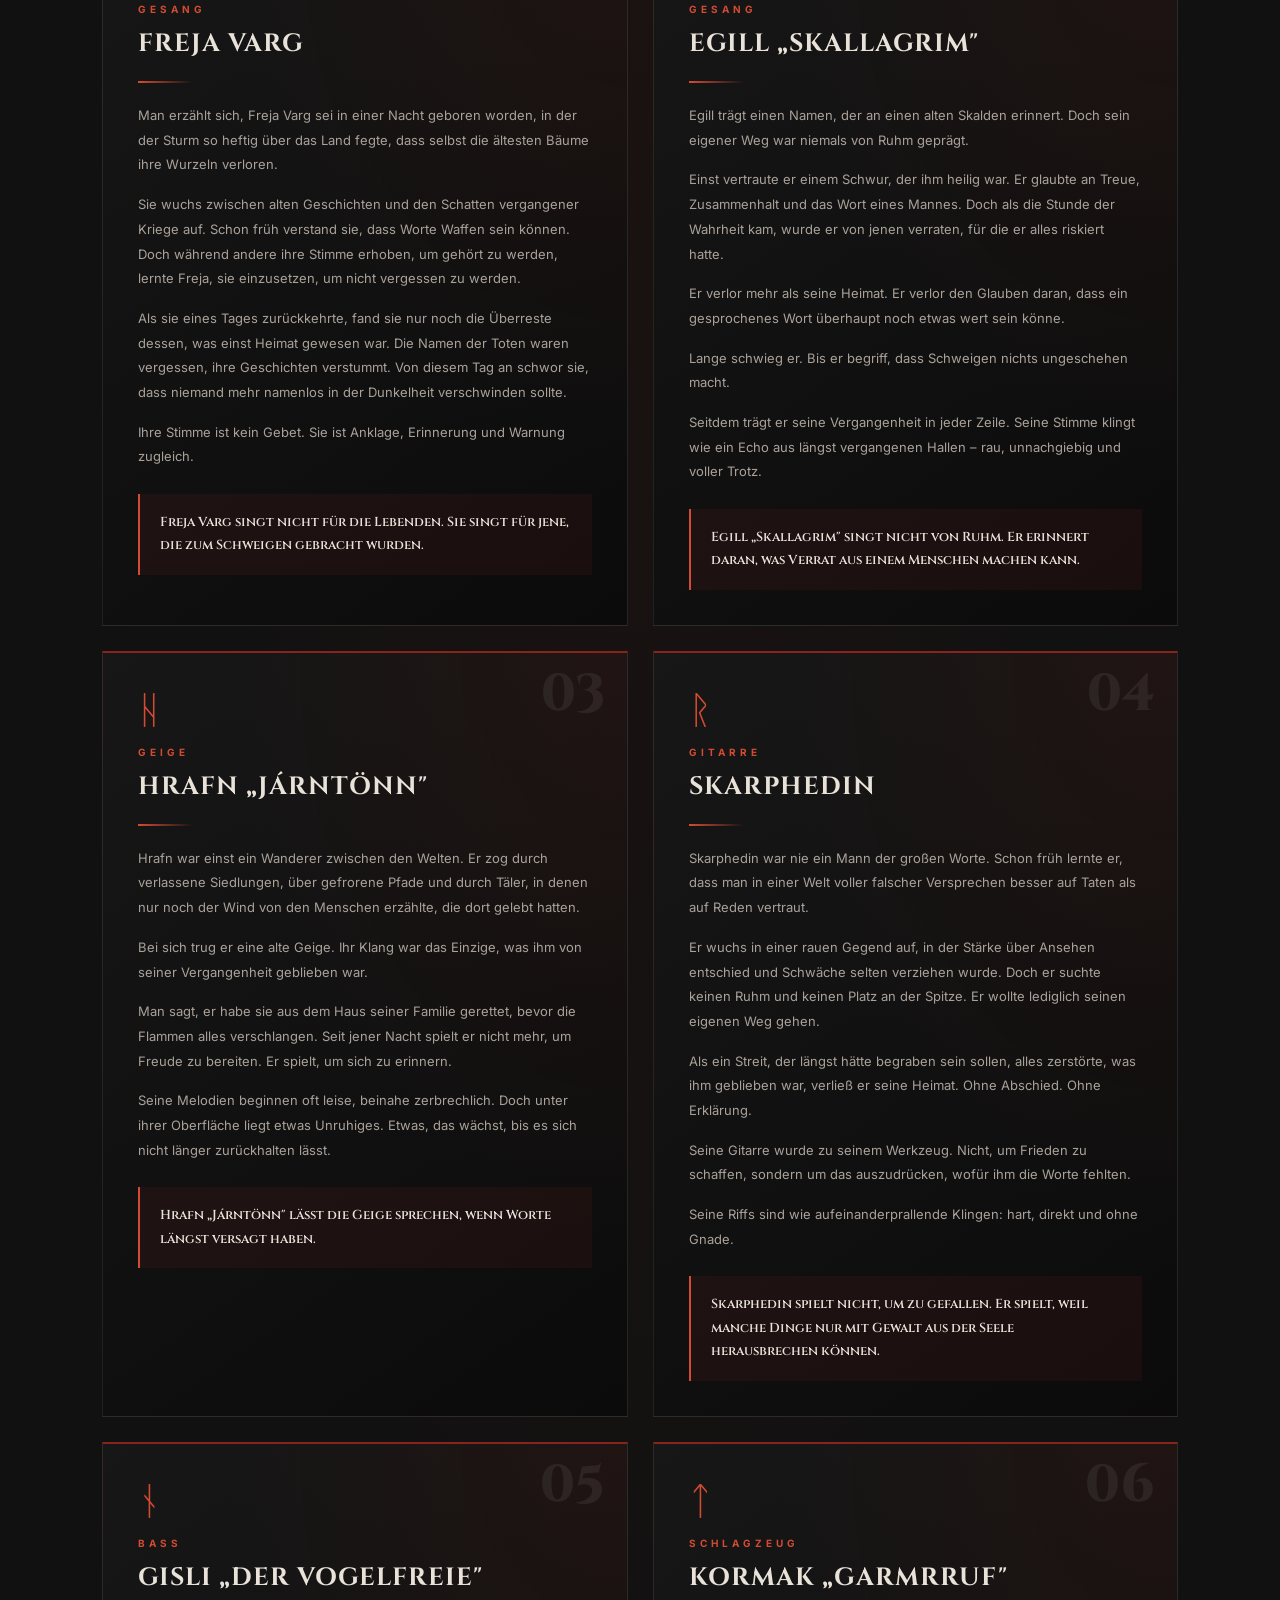
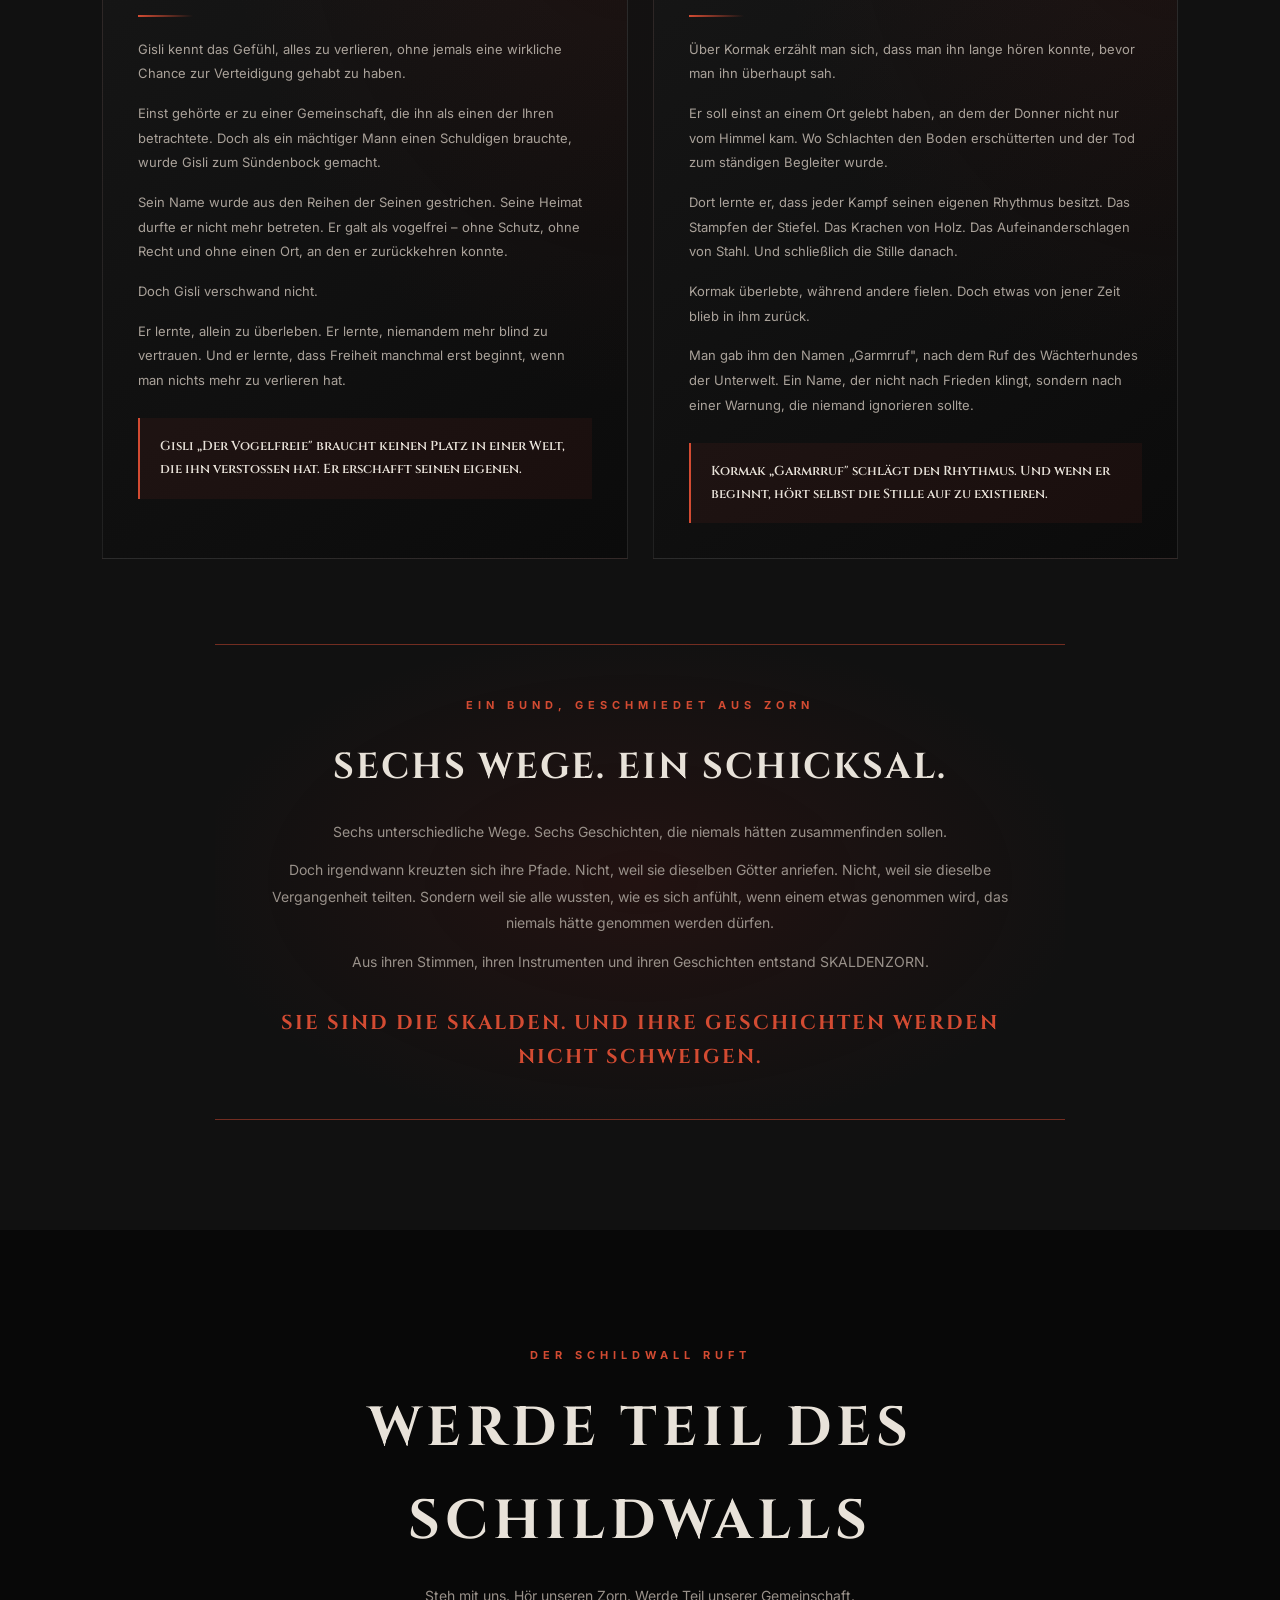
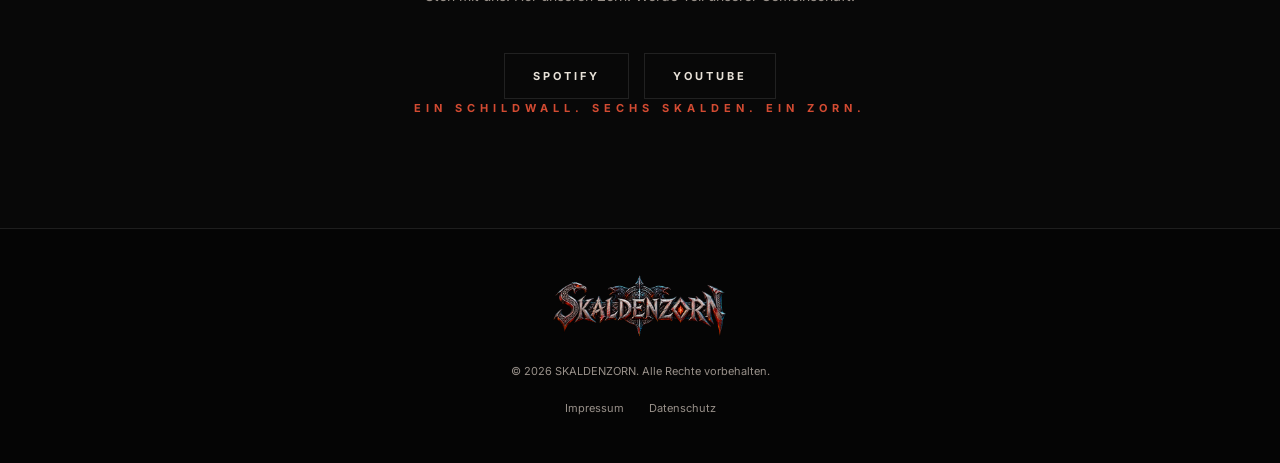
==== commit 9d06d6e7: "Update contact section content in index.html" ====
--- a/index.html
+++ b/index.html
@@ -364,14 +364,17 @@
 
         <section class="section contact-section" id="kontakt">
             <div class="section-heading">
-                <span class="section-overline">BLEIB VERBUNDEN</span>
-                <h2>FOLGE DEM ZORN</h2>
-                <p>Begleite SKALDENZORN auf den digitalen Plattformen.</p>
+                <span class="section-overline">DER SCHILDWALL RUFT</span>
+                <h2>WERDE TEIL DES SCHILDWALLS</h2>
+                <p>Steh mit uns. Hör unseren Zorn. Werde Teil unserer Gemeinschaft.</p>
             </div>
 
             <div class="social-links">
                 <a href="https://open.spotify.com/artist/2ElXeR2WkrgJ9wFMGlV0Yc" target="_blank" rel="noopener noreferrer">SPOTIFY</a>
-            </div>
+                <a href="https://www.youtube.com/@Skaldenzorn" target="_blank" rel="noopener noreferrer">YOUTUBE</a>
+            </div>
+
+            <p class="section-overline">EIN SCHILDWALL. SECHS SKALDEN. EIN ZORN.</p>
         </section>
 
     </main>
--- a/css/style.css
+++ b/css/style.css
@@ -71,18 +71,14 @@
     height: auto;
 }
 
-.navigation,
-.header nav,
-body > header nav {
+.navigation {
     display: flex;
     align-items: center;
     justify-content: center;
     gap: 30px;
 }
 
-.navigation a,
-.header nav a,
-body > header nav a {
+.navigation a {
     color: var(--muted);
     font-size: 12px;
     font-weight: 700;
@@ -90,9 +86,7 @@
     transition: color 0.3s;
 }
 
-.navigation a:hover,
-.header nav a:hover,
-body > header nav a:hover {
+.navigation a:hover {
     color: var(--red-light);
 }
 
@@ -291,9 +285,154 @@
 }
 
 .band-section {
+    position: relative;
     background:
-        radial-gradient(ellipse at center, rgba(80, 25, 18, 0.17), transparent 65%),
+        radial-gradient(ellipse at center top, rgba(80, 25, 18, 0.2), transparent 55%),
         var(--surface);
+}
+
+.skald-intro {
+    max-width: 800px;
+    margin: 0 auto 65px;
+    padding: 30px 35px;
+    border-top: 1px solid rgba(211, 75, 50, 0.5);
+    border-bottom: 1px solid rgba(211, 75, 50, 0.5);
+    background: rgba(0, 0, 0, 0.2);
+}
+
+.skald-intro p {
+    color: var(--muted);
+    font-size: 14px;
+    line-height: 1.9;
+}
+
+.skald-intro p + p {
+    margin-top: 15px;
+}
+
+.skald-grid {
+    display: grid;
+    grid-template-columns: repeat(2, minmax(0, 1fr));
+    gap: 25px;
+    max-width: 1250px;
+    margin: 0 auto;
+    text-align: left;
+}
+
+.skald-card {
+    position: relative;
+    min-width: 0;
+    padding: 38px 35px 35px;
+    overflow: hidden;
+    border: 1px solid rgba(255, 255, 255, 0.09);
+    border-top: 2px solid rgba(166, 43, 32, 0.8);
+    background:
+        radial-gradient(ellipse at top right, rgba(120, 30, 20, 0.13), transparent 55%),
+        linear-gradient(145deg, #171717, #0b0b0b);
+    transition: border-color 0.3s, transform 0.3s, box-shadow 0.3s;
+}
+
+.skald-card:hover {
+    transform: translateY(-5px);
+    border-color: rgba(211, 75, 50, 0.55);
+    box-shadow: 0 15px 40px rgba(0, 0, 0, 0.3);
+}
+
+.skald-number {
+    position: absolute;
+    top: 15px;
+    right: 22px;
+    color: rgba(255, 255, 255, 0.07);
+    font-family: 'Cinzel', serif;
+    font-size: 52px;
+    font-weight: 800;
+    line-height: 1;
+}
+
+.skald-symbol {
+    margin-bottom: 15px;
+    color: var(--red-light);
+    font-family: serif;
+    font-size: 38px;
+    line-height: 1;
+}
+
+.skald-role {
+    display: block;
+    margin-bottom: 8px;
+    color: var(--red-light);
+    font-size: 10px;
+    font-weight: 700;
+    letter-spacing: 4px;
+}
+
+.skald-card h3 {
+    max-width: 90%;
+    font-family: 'Cinzel', serif;
+    font-size: clamp(18px, 2vw, 25px);
+    font-weight: 700;
+    letter-spacing: 1px;
+    line-height: 1.4;
+    overflow-wrap: anywhere;
+}
+
+.skald-divider {
+    width: 55px;
+    height: 2px;
+    margin: 20px 0;
+    background: linear-gradient(90deg, var(--red-light), transparent);
+}
+
+.skald-card > p {
+    margin-bottom: 15px;
+    color: #aaa29a;
+    font-size: 13px;
+    line-height: 1.9;
+}
+
+.skald-card blockquote {
+    margin-top: 25px;
+    padding: 17px 20px;
+    border-left: 2px solid var(--red-light);
+    background: rgba(166, 43, 32, 0.09);
+    color: var(--text);
+    font-family: 'Cinzel', serif;
+    font-size: 13px;
+    font-weight: 600;
+    line-height: 1.8;
+}
+
+.skald-ending {
+    max-width: 850px;
+    margin: 85px auto 0;
+    padding: 45px 35px;
+    border-top: 1px solid rgba(211, 75, 50, 0.5);
+    border-bottom: 1px solid rgba(211, 75, 50, 0.5);
+    background:
+        radial-gradient(ellipse at center, rgba(120, 25, 18, 0.17), transparent 75%);
+}
+
+.skald-ending h3 {
+    margin: 20px 0;
+    font-family: 'Cinzel', serif;
+    font-size: clamp(24px, 4vw, 36px);
+    letter-spacing: 2px;
+}
+
+.skald-ending p {
+    margin: 12px auto;
+    color: var(--muted);
+    font-size: 14px;
+    line-height: 1.9;
+}
+
+.skald-ending h4 {
+    margin-top: 30px;
+    color: var(--red-light);
+    font-family: 'Cinzel', serif;
+    font-size: clamp(15px, 2.5vw, 20px);
+    letter-spacing: 2px;
+    line-height: 1.7;
 }
 
 .contact-section {
@@ -423,6 +562,16 @@
 
 .legal-page a:hover {
     color: white;
+}
+
+@media (max-width: 1000px) {
+    .skald-grid {
+        gap: 18px;
+    }
+
+    .skald-card {
+        padding: 30px 25px;
+    }
 }
 
 @media (max-width: 800px) {
@@ -451,27 +600,15 @@
         padding: 25px;
         display: none;
         flex-direction: column;
+        align-items: center;
         gap: 25px;
         background: rgba(5, 5, 5, 0.98);
         border-bottom: 1px solid var(--border);
+        z-index: 1001;
     }
 
     .navigation.active {
         display: flex;
-    }
-
-    .header nav:not(.navigation),
-    body > header nav:not(.navigation) {
-        display: flex;
-        flex-wrap: wrap;
-        justify-content: flex-end;
-        gap: 8px 15px;
-    }
-
-    .header nav:not(.navigation) a,
-    body > header nav:not(.navigation) a {
-        font-size: 10px;
-        letter-spacing: 1px;
     }
 
     .hero {
@@ -497,6 +634,20 @@
         padding: 80px 6%;
     }
 
+    .skald-grid {
+        grid-template-columns: 1fr;
+        max-width: 600px;
+    }
+
+    .skald-card {
+        padding: 32px;
+    }
+
+    .skald-ending {
+        margin-top: 60px;
+        padding: 35px 25px;
+    }
+
     .legal-page {
         width: min(100% - 36px, 700px);
         padding-top: 115px;
@@ -519,16 +670,6 @@
         width: 105px;
     }
 
-    .header nav:not(.navigation),
-    body > header nav:not(.navigation) {
-        gap: 5px 10px;
-    }
-
-    .header nav:not(.navigation) a,
-    body > header nav:not(.navigation) a {
-        font-size: 9px;
-    }
-
     .hero {
         min-height: 720px;
         min-height: 100svh;
@@ -548,6 +689,39 @@
 
     .content-placeholder h3 {
         font-size: 17px;
+    }
+
+    .skald-intro {
+        padding: 25px 20px;
+    }
+
+    .skald-intro p {
+        font-size: 13px;
+    }
+
+    .skald-card {
+        padding: 27px 22px;
+    }
+
+    .skald-card h3 {
+        font-size: 19px;
+    }
+
+    .skald-card > p {
+        font-size: 12px;
+    }
+
+    .skald-card blockquote {
+        padding: 15px;
+        font-size: 12px;
+    }
+
+    .skald-ending {
+        padding: 30px 18px;
+    }
+
+    .skald-ending p {
+        font-size: 13px;
     }
 
     .legal-page {
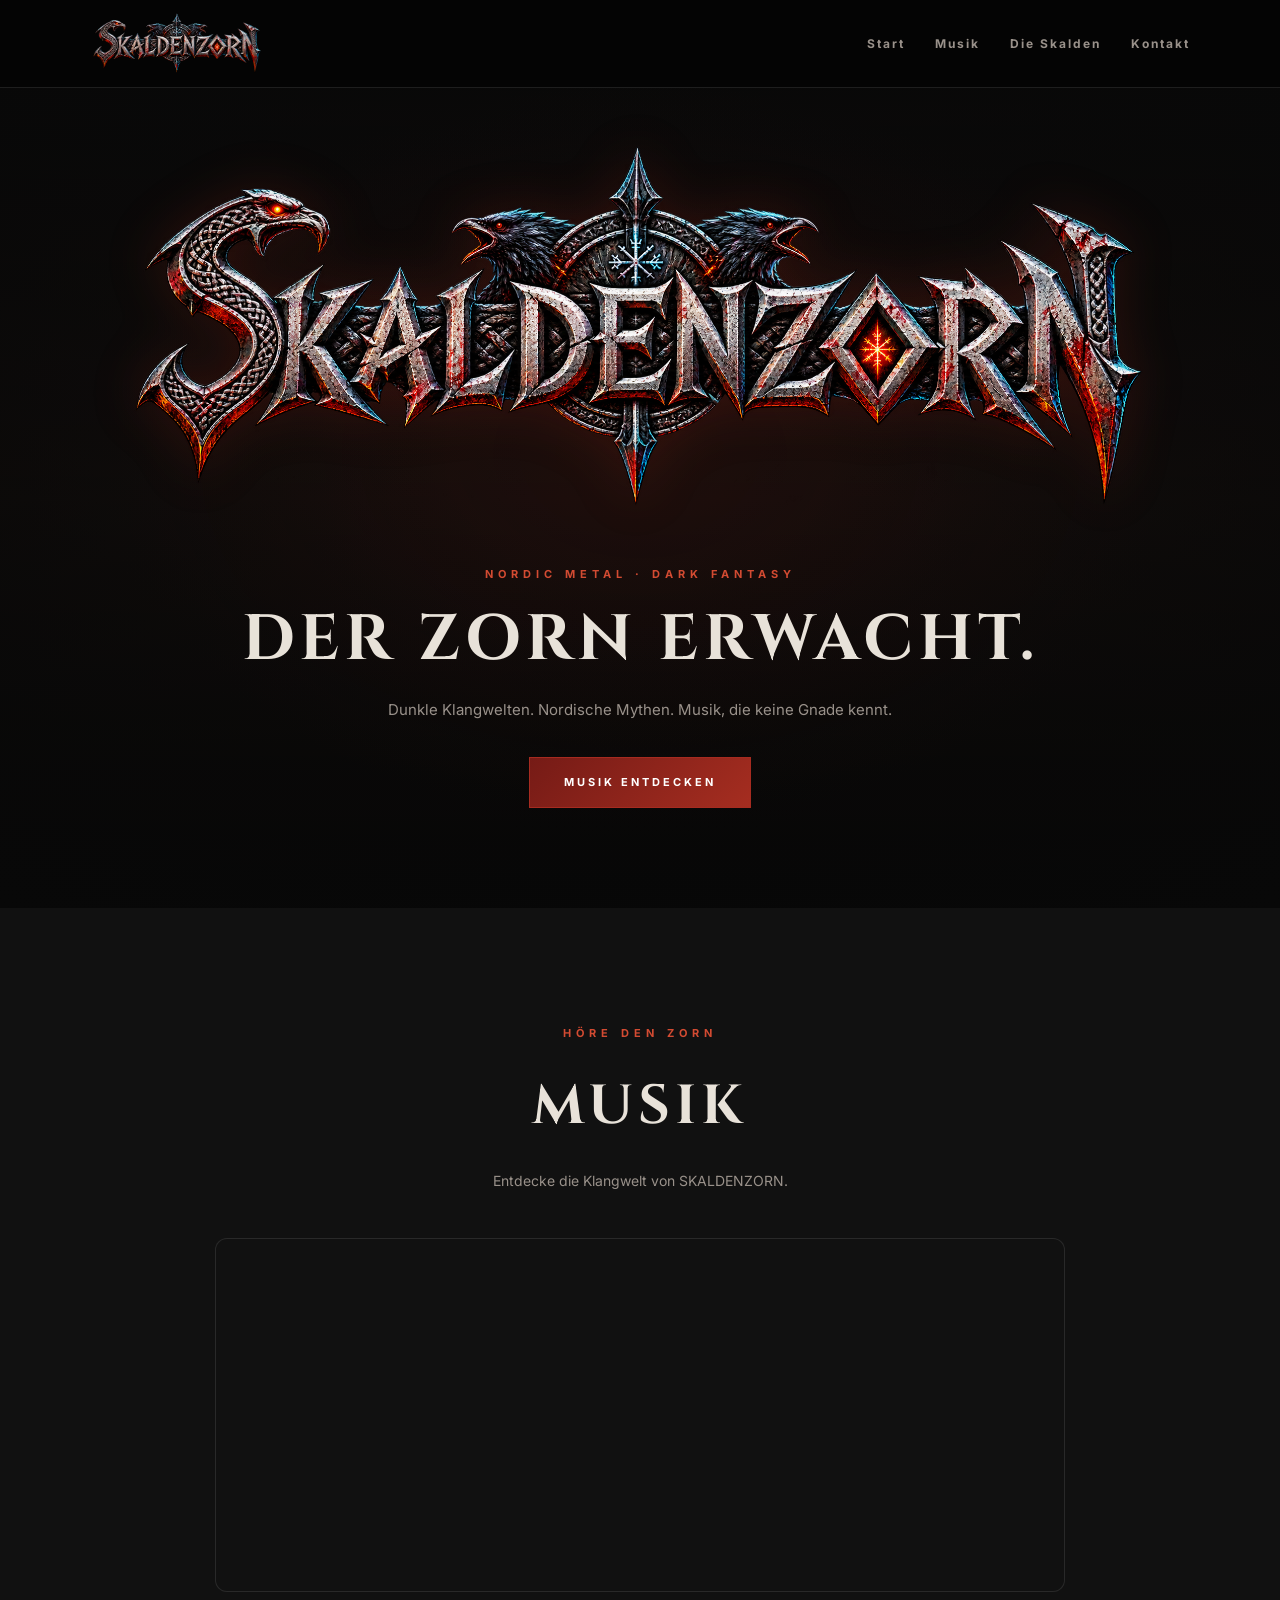
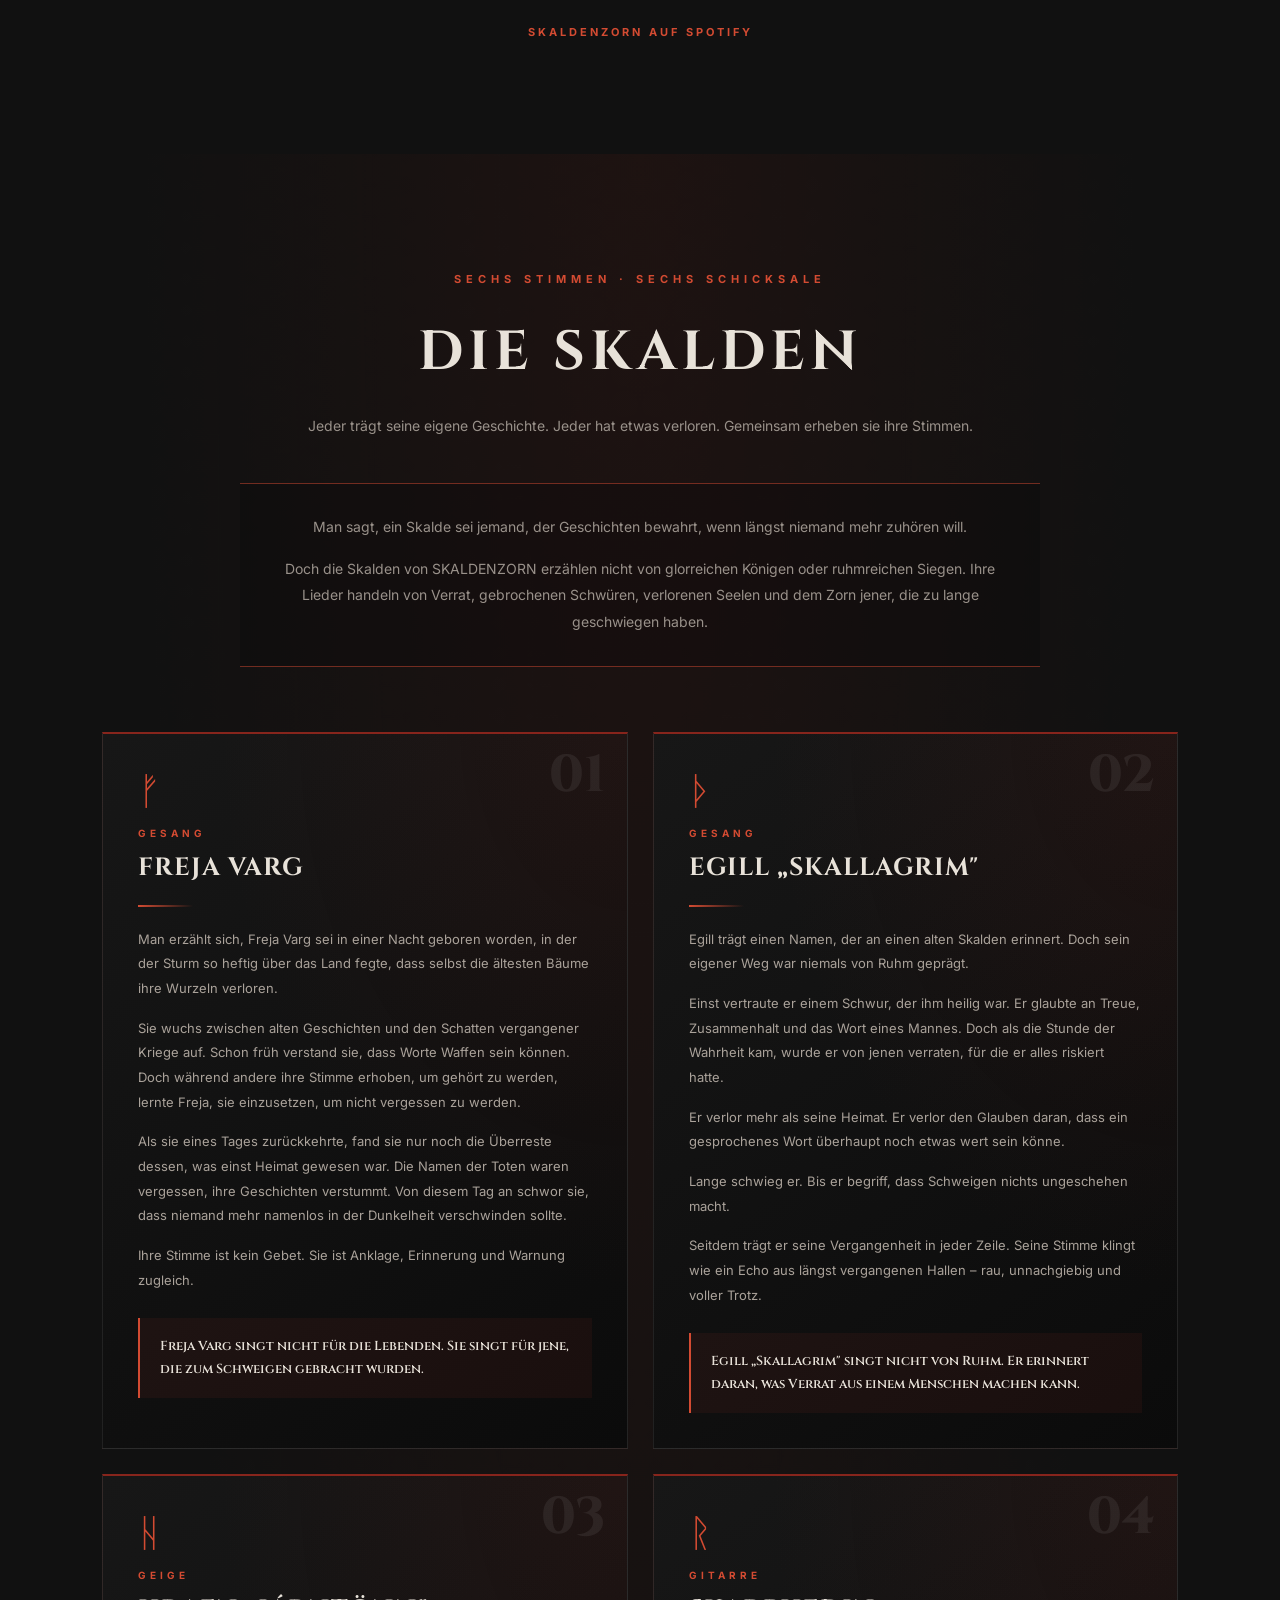
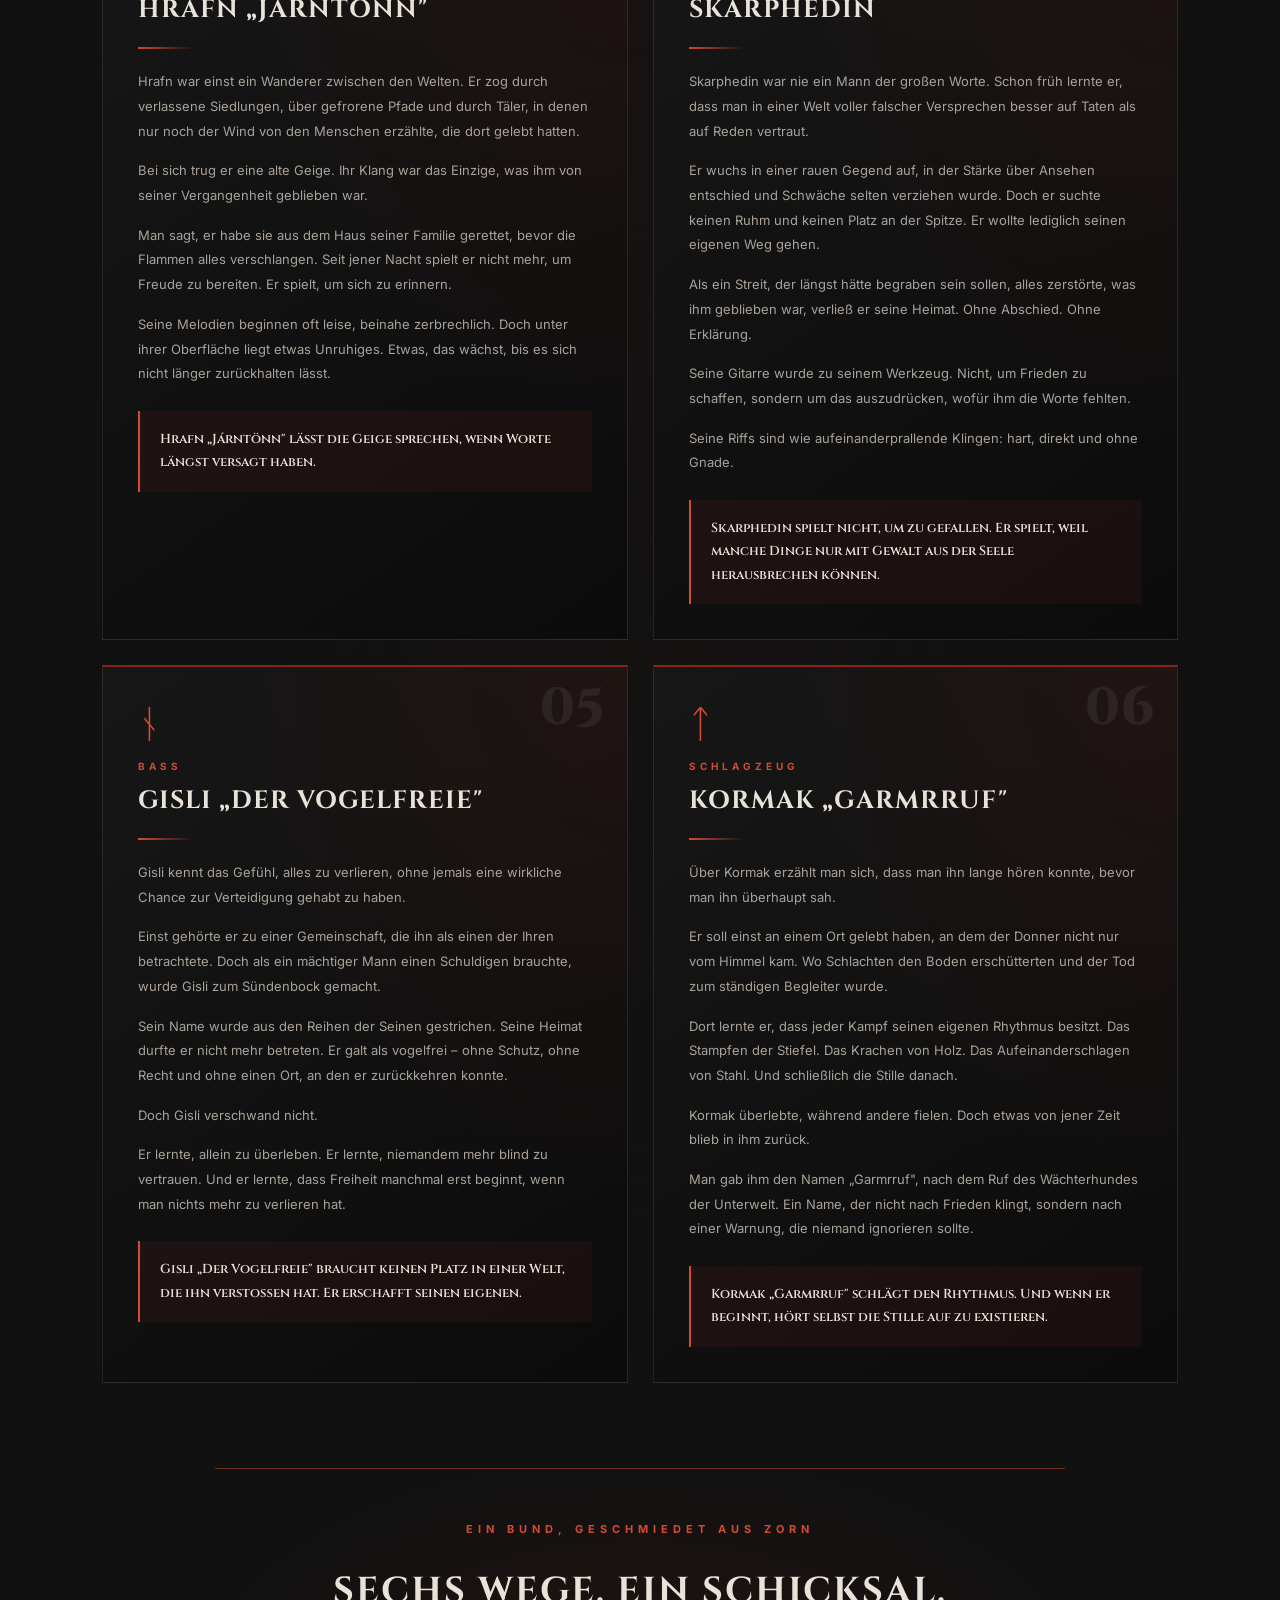
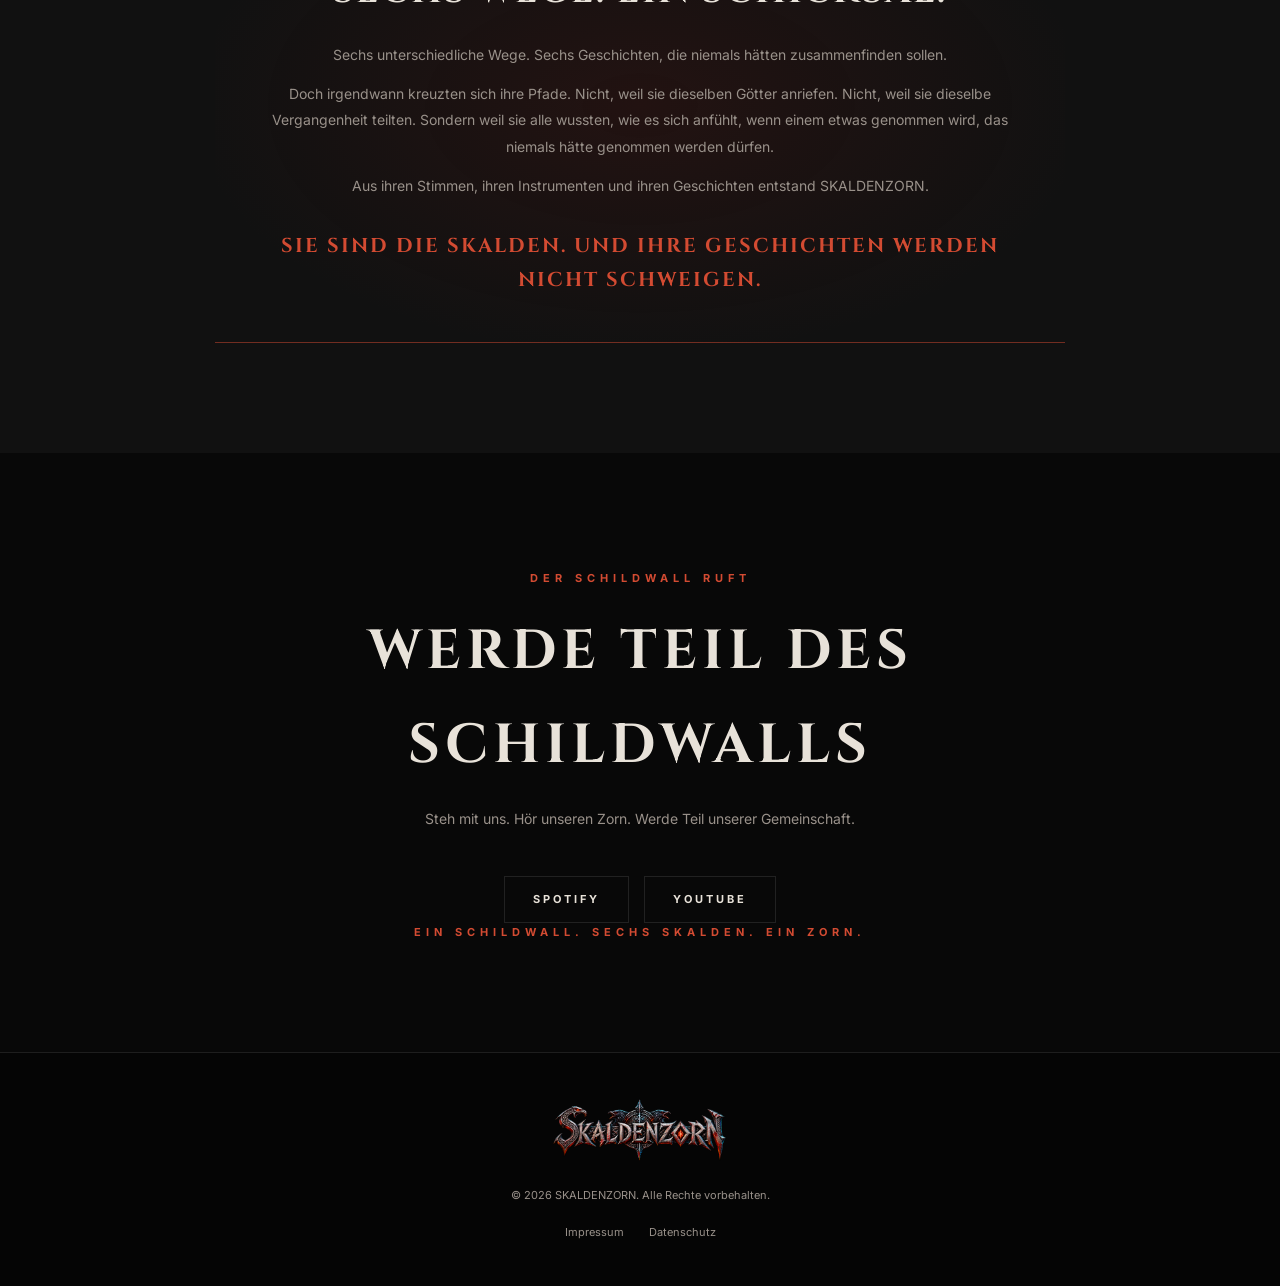
==== commit 89c0d200: "Remove video section from index.html Removed the video section and its content from the HTML." ====
--- a/index.html
+++ b/index.html
@@ -26,7 +26,6 @@
         <nav class="navigation">
             <a href="#start">Start</a>
             <a href="#musik">Musik</a>
-            <a href="#videos">Videos</a>
             <a href="#band">Die Skalden</a>
             <a href="#kontakt">Kontakt</a>
         </nav>
@@ -72,20 +71,6 @@
             </a>
         </section>
 
-        <section class="section video-section" id="videos">
-            <div class="section-heading">
-                <span class="section-overline">BEWEGTE KLANGWELTEN</span>
-                <h2>VIDEOS</h2>
-                <p>Musikvideos und audiovisuelle Werke von SKALDENZORN.</p>
-            </div>
-
-            <div class="content-placeholder">
-                <span class="placeholder-symbol">ᛟ</span>
-                <h3>WENN DIE RUNEN ERWACHEN</h3>
-                <p>Weitere audiovisuelle Werke folgen.</p>
-            </div>
-        </section>
-
         <section class="section band-section" id="band">
             <div class="section-heading">
                 <span class="section-overline">SECHS STIMMEN · SECHS SCHICKSALE</span>
--- a/css/style.css
+++ b/css/style.css
@@ -1,4 +1,3 @@
-
 @import url('https://fonts.googleapis.com/css2?family=Cinzel:wght@400;500;600;700;800&family=Inter:wght@400;500;600;700&display=swap');
 
 :root {
@@ -250,40 +249,6 @@
     color: white;
 }
 
-.video-section {
-    background: var(--background);
-}
-
-.content-placeholder {
-    max-width: 850px;
-    margin: auto;
-    padding: 75px 25px;
-    border: 1px solid var(--border);
-    background:
-        radial-gradient(ellipse at center, rgba(110, 28, 20, 0.15), transparent 70%),
-        var(--surface);
-}
-
-.placeholder-symbol {
-    display: block;
-    margin-bottom: 20px;
-    color: var(--red-light);
-    font-family: serif;
-    font-size: 55px;
-}
-
-.content-placeholder h3 {
-    font-family: 'Cinzel', serif;
-    font-size: 22px;
-    letter-spacing: 3px;
-}
-
-.content-placeholder p {
-    margin-top: 12px;
-    color: var(--muted);
-    font-size: 13px;
-}
-
 .band-section {
     position: relative;
     background:
@@ -683,14 +648,6 @@
         letter-spacing: 3px;
     }
 
-    .content-placeholder {
-        padding: 55px 15px;
-    }
-
-    .content-placeholder h3 {
-        font-size: 17px;
-    }
-
     .skald-intro {
         padding: 25px 20px;
     }
@@ -765,4 +722,4 @@
         transition-duration: 0.01ms !important;
         animation-duration: 0.01ms !important;
     }
-    }
+}
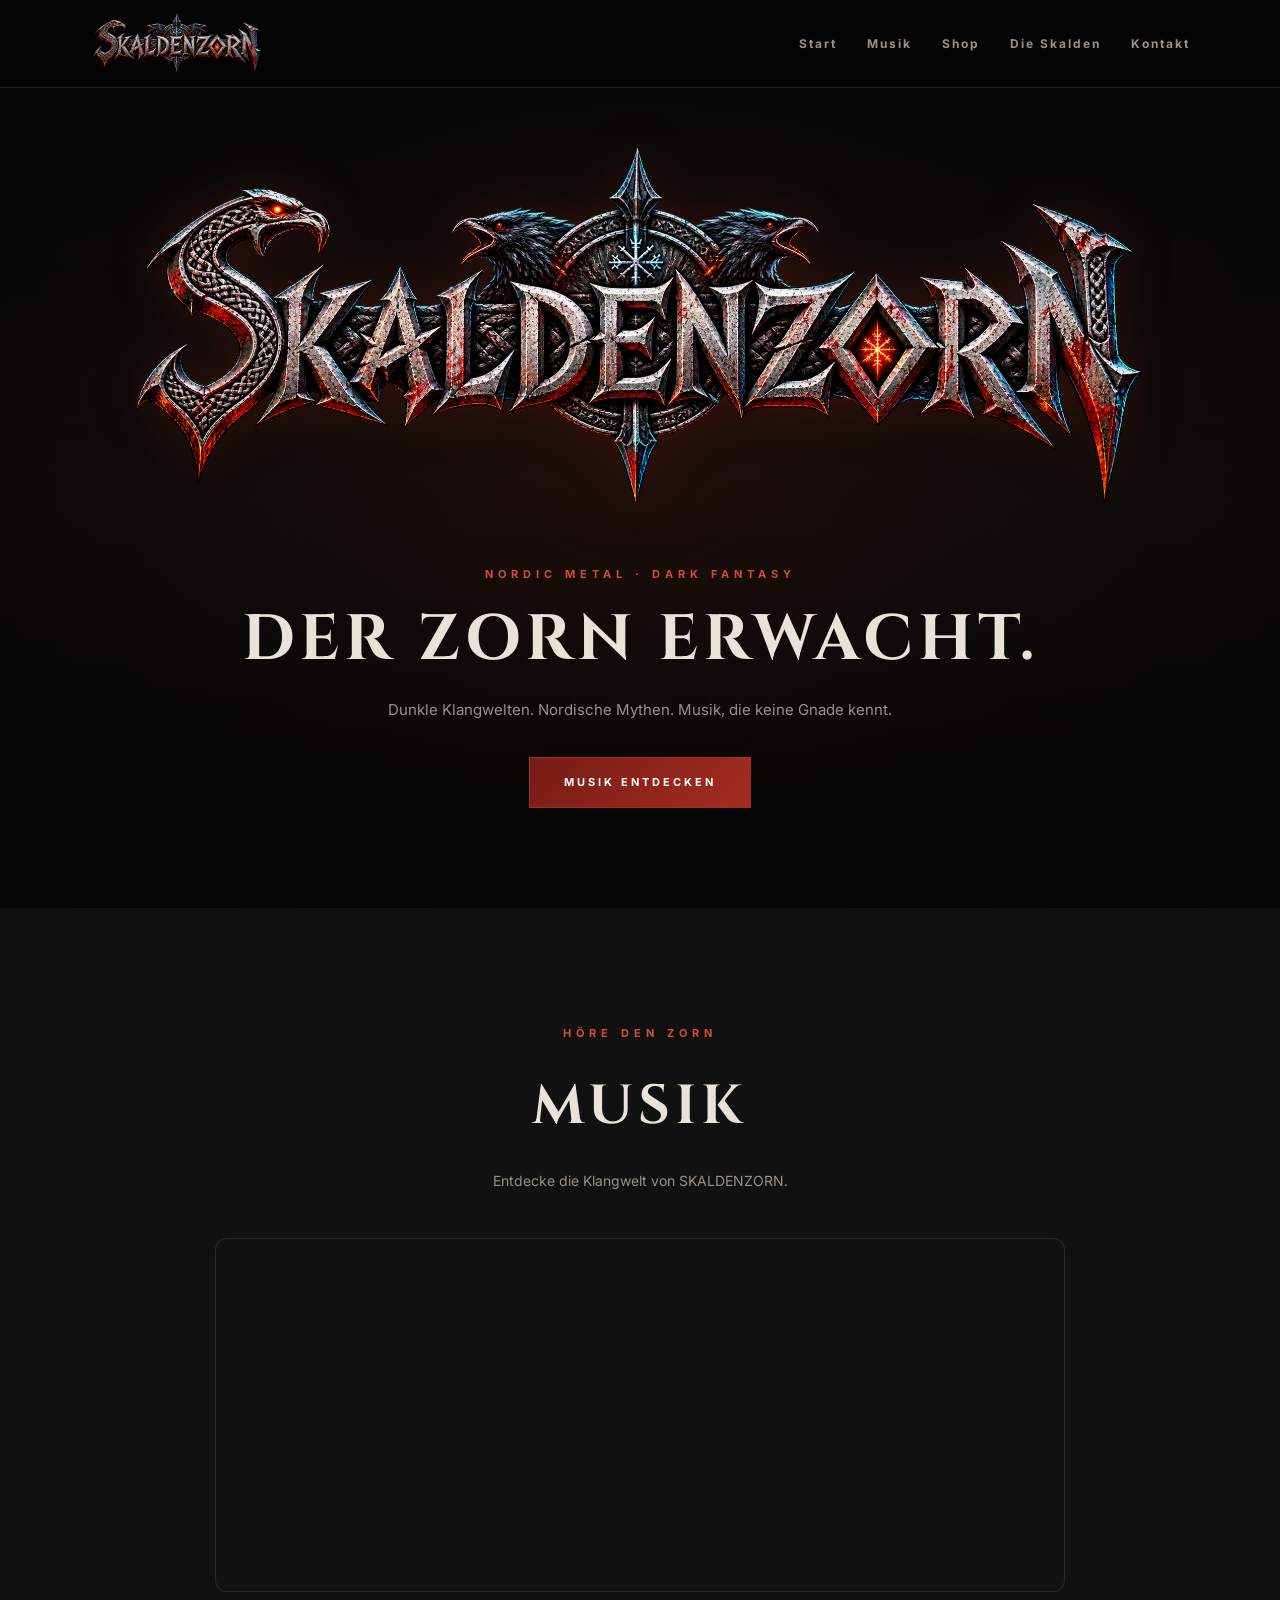
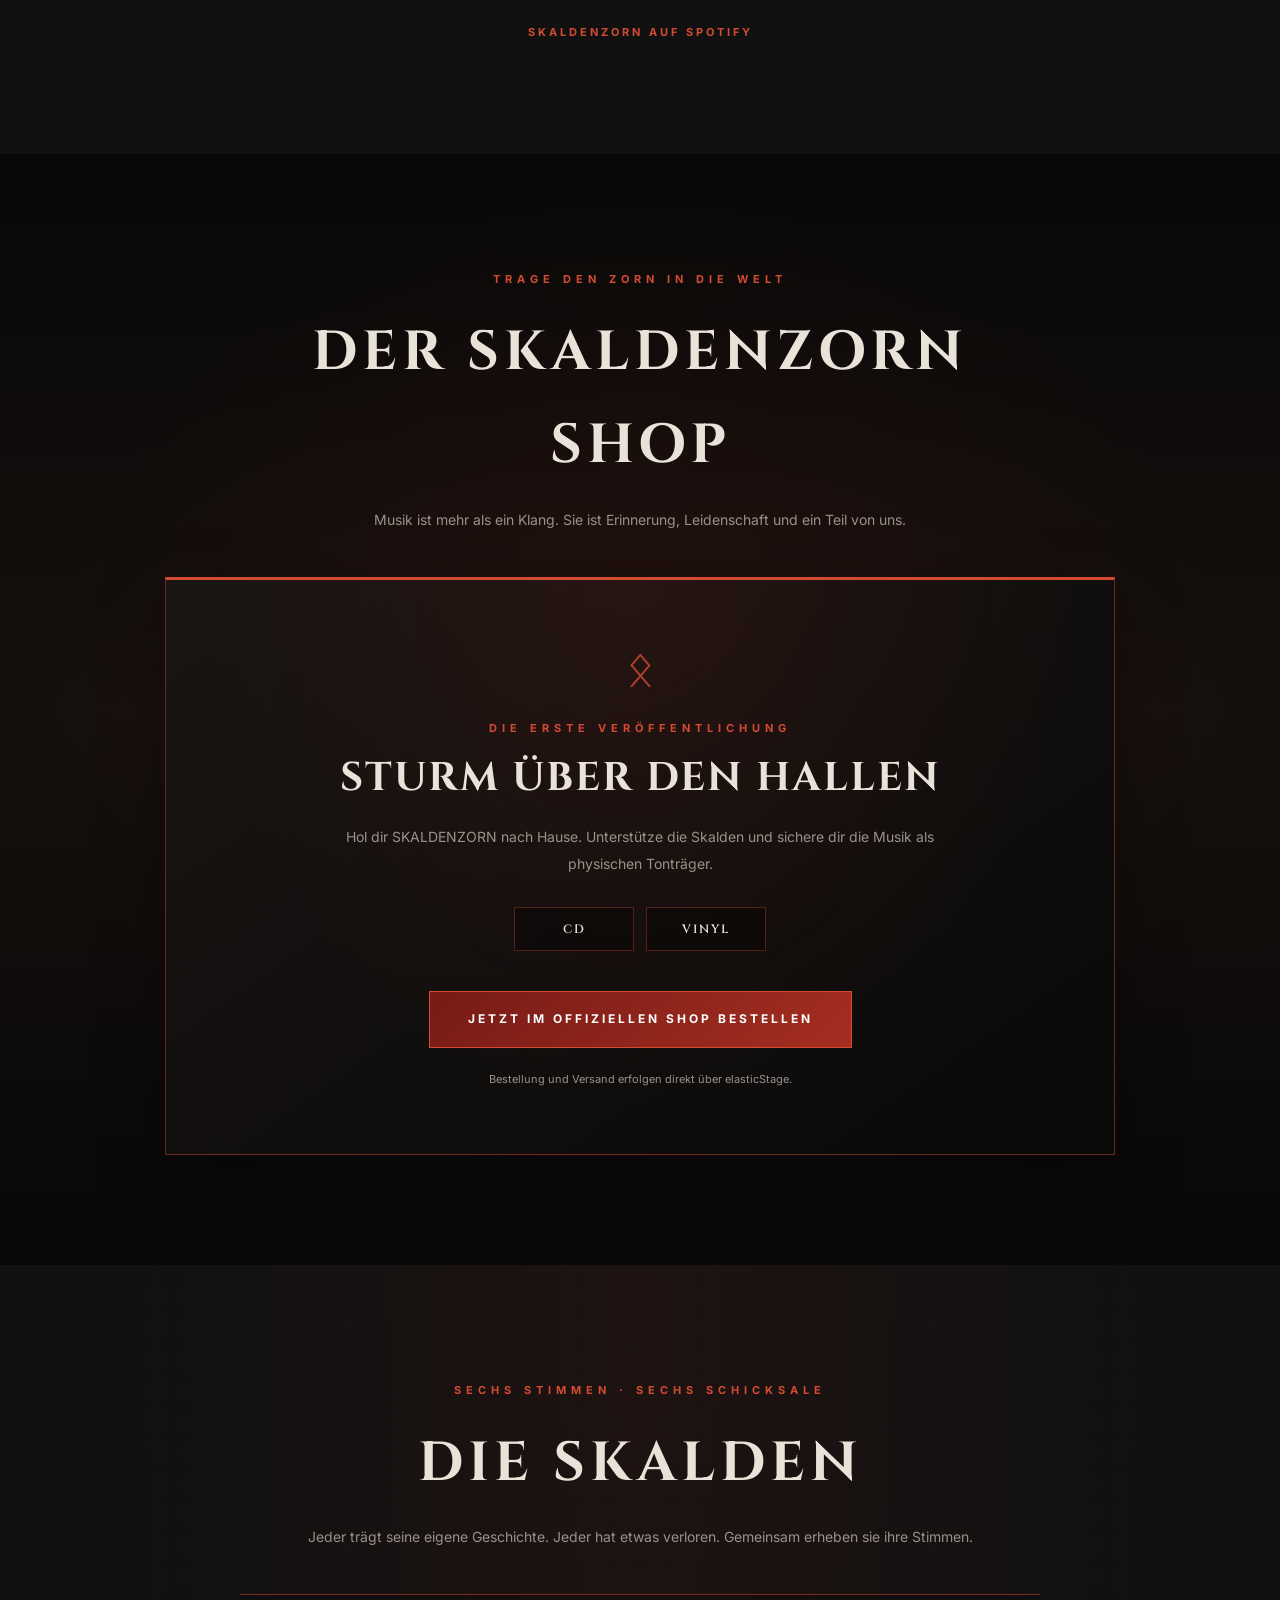
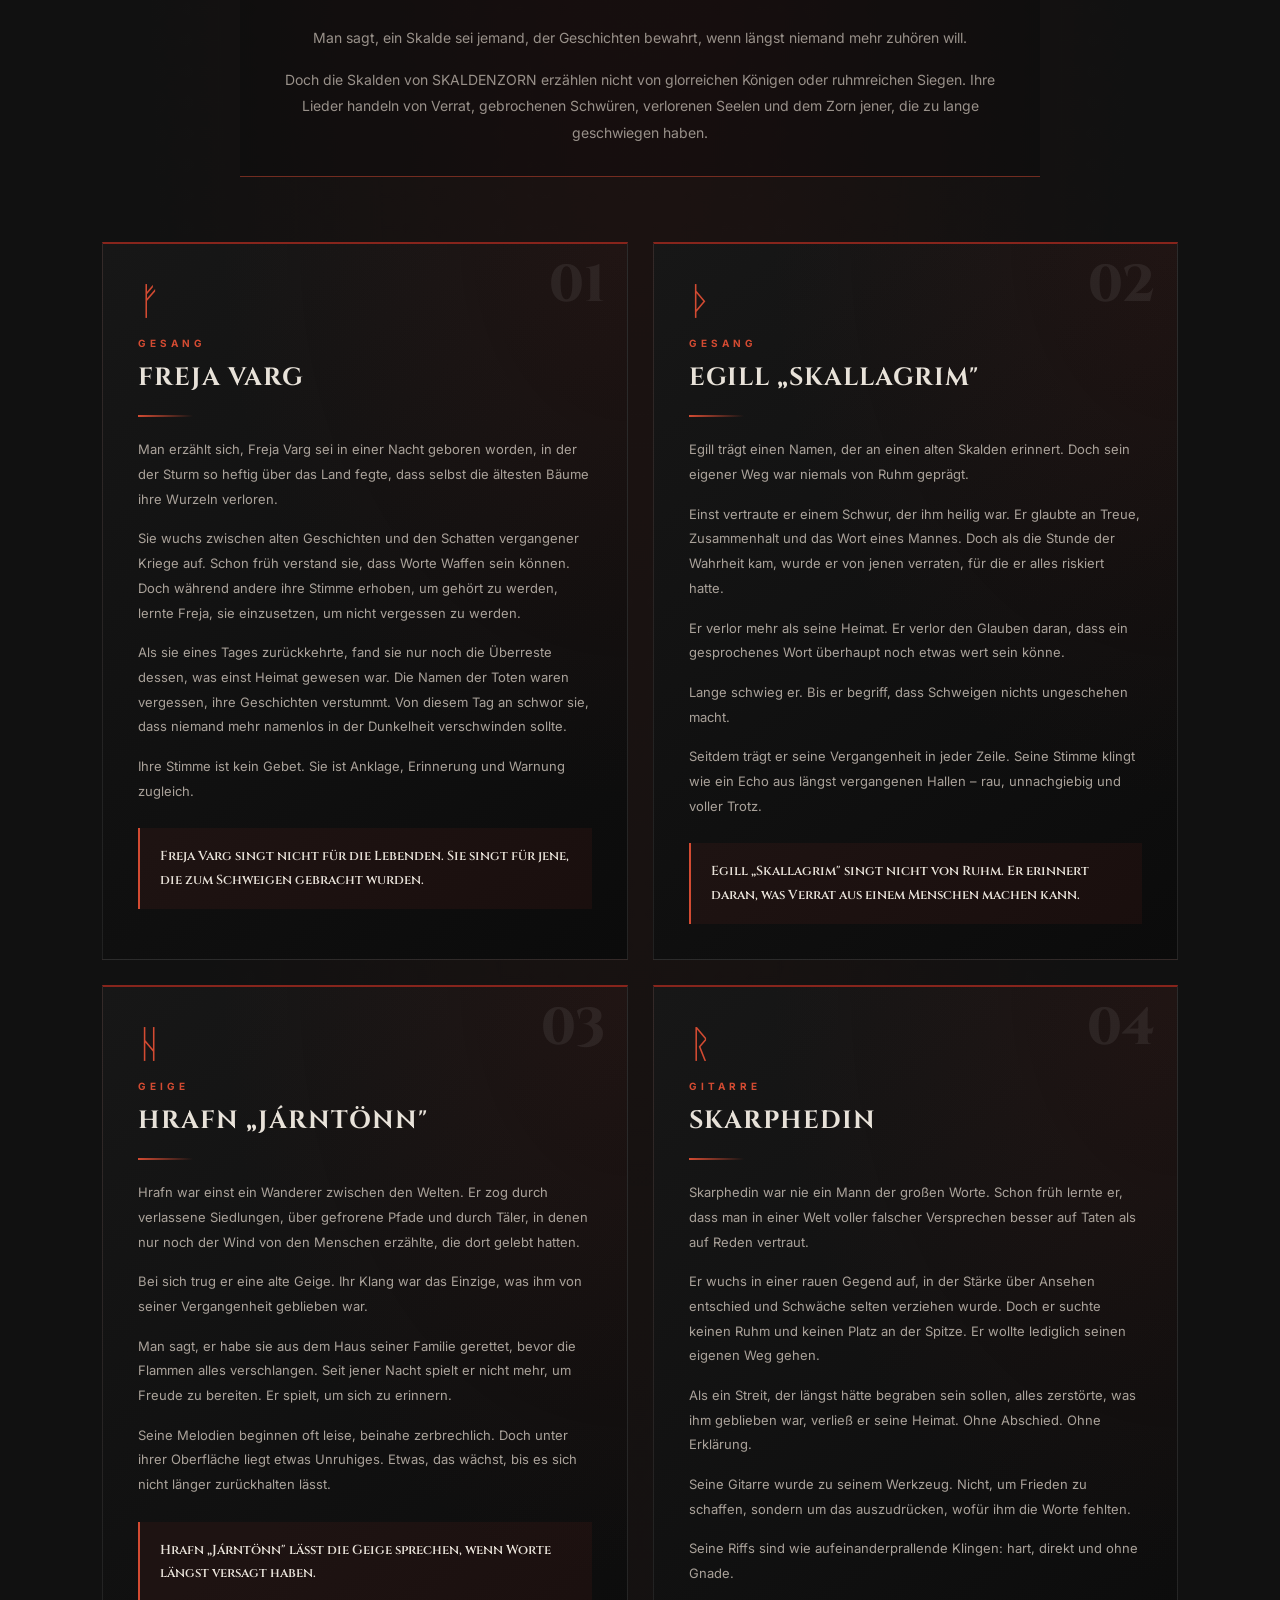
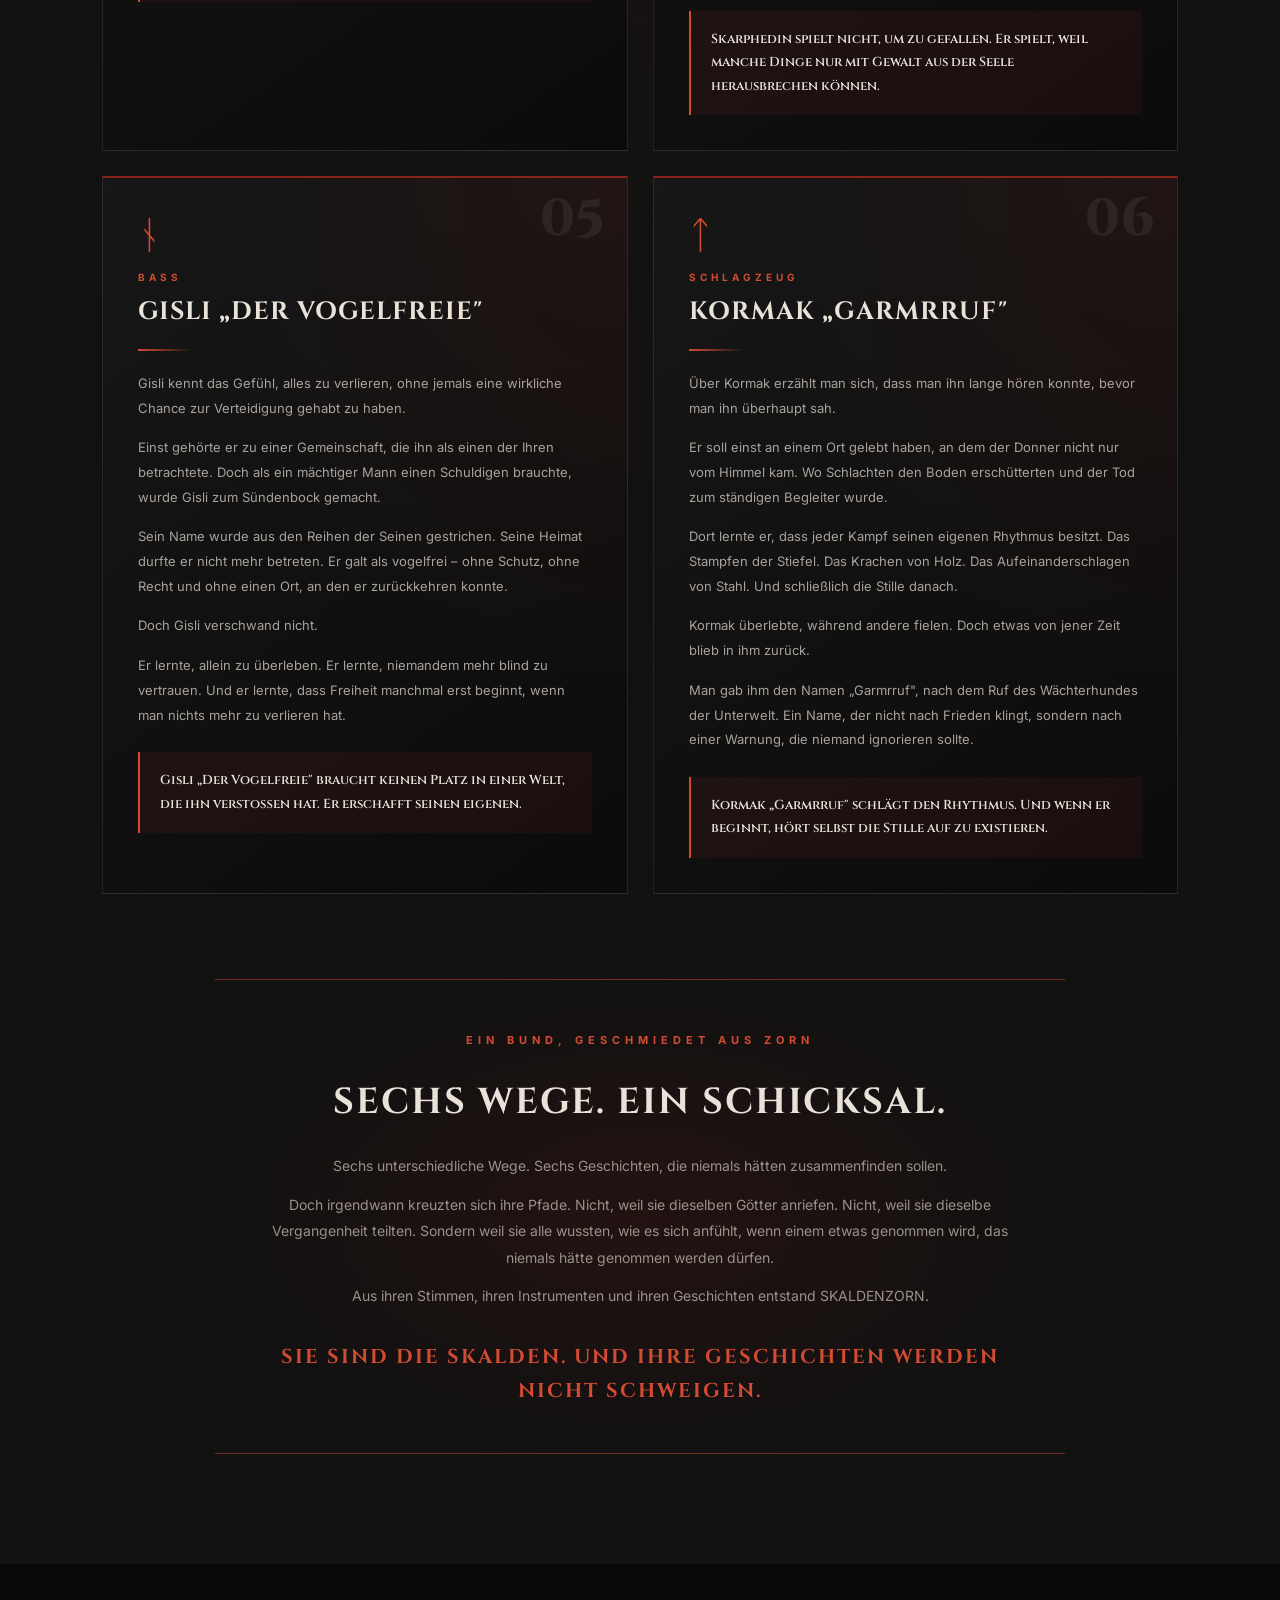
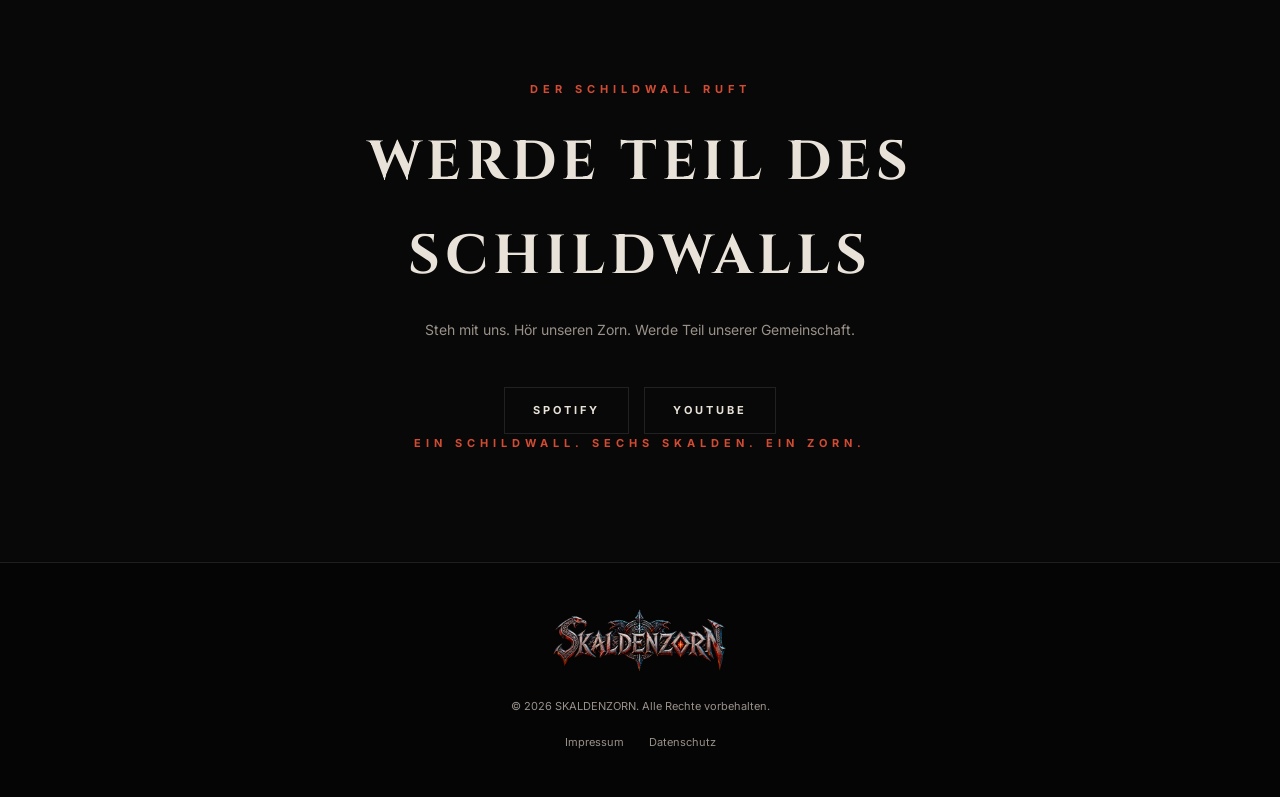
==== commit dd0930ae: "Add shop section to index.html Added a shop section with details about the first release and purchas" ====
--- a/index.html
+++ b/index.html
@@ -4,7 +4,7 @@
     <meta charset="UTF-8">
     <meta name="viewport" content="width=device-width, initial-scale=1.0">
     <meta name="theme-color" content="#080808">
-    <meta name="description" content="SKALDENZORN – Nordic Metal. Sechs Skalden, sechs Schicksale und Musik aus dunklen Klangwelten.">
+    <meta name="description" content="SKALDENZORN – Nordic Metal. Sechs Skalden, sechs Schicksale und Musik aus dunklen Klangwelten. Entdecke Musik, CD und Vinyl.">
     <title>SKALDENZORN | Official Website</title>
     <link rel="icon" type="image/png" href="assets/logo.png">
     <link rel="stylesheet" href="css/style.css">
@@ -26,6 +26,7 @@
         <nav class="navigation">
             <a href="#start">Start</a>
             <a href="#musik">Musik</a>
+            <a href="#shop">Shop</a>
             <a href="#band">Die Skalden</a>
             <a href="#kontakt">Kontakt</a>
         </nav>
@@ -71,6 +72,45 @@
             </a>
         </section>
 
+        <section class="section shop-section" id="shop">
+            <div class="section-heading">
+                <span class="section-overline">TRAGE DEN ZORN IN DIE WELT</span>
+                <h2>DER SKALDENZORN SHOP</h2>
+                <p>
+                    Musik ist mehr als ein Klang.
+                    Sie ist Erinnerung, Leidenschaft und ein Teil von uns.
+                </p>
+            </div>
+
+            <div class="shop-card">
+                <div class="shop-rune">ᛟ</div>
+                <span class="section-overline">DIE ERSTE VERÖFFENTLICHUNG</span>
+                <h3>STURM ÜBER DEN HALLEN</h3>
+                <p class="shop-description">
+                    Hol dir SKALDENZORN nach Hause.
+                    Unterstütze die Skalden und sichere dir die Musik
+                    als physischen Tonträger.
+                </p>
+
+                <div class="shop-formats">
+                    <span class="shop-format">CD</span>
+                    <span class="shop-format">VINYL</span>
+                </div>
+
+                <a
+                    class="shop-button"
+                    href="https://elasticstage.com/skaldenzorn/releases/sturm-uber-den-hallen-album"
+                    target="_blank"
+                    rel="noopener noreferrer">
+                    JETZT IM OFFIZIELLEN SHOP BESTELLEN
+                </a>
+
+                <p class="shop-note">
+                    Bestellung und Versand erfolgen direkt über elasticStage.
+                </p>
+            </div>
+        </section>
+
         <section class="section band-section" id="band">
             <div class="section-heading">
                 <span class="section-overline">SECHS STIMMEN · SECHS SCHICKSALE</span>
@@ -374,4 +414,4 @@
     </footer>
 
 </body>
-</html>
+    </html>
--- a/css/style.css
+++ b/css/style.css
@@ -249,6 +249,98 @@
     color: white;
 }
 
+.shop-section {
+    position: relative;
+    overflow: hidden;
+    background:
+        radial-gradient(ellipse at center, rgba(110, 27, 19, 0.2), transparent 65%),
+        linear-gradient(180deg, #080808, #15100e 50%, #080808);
+}
+
+.shop-card {
+    position: relative;
+    width: 100%;
+    max-width: 950px;
+    margin: 0 auto;
+    padding: 65px 45px;
+    overflow: hidden;
+    border: 1px solid rgba(211, 75, 50, 0.45);
+    border-top: 3px solid var(--red-light);
+    background:
+        radial-gradient(ellipse at top, rgba(130, 35, 24, 0.17), transparent 65%),
+        linear-gradient(145deg, #191513, #090909);
+    box-shadow: 0 20px 60px rgba(0, 0, 0, 0.35);
+}
+
+.shop-rune {
+    margin-bottom: 20px;
+    color: rgba(211, 75, 50, 0.8);
+    font-family: serif;
+    font-size: 48px;
+    line-height: 1;
+}
+
+.shop-card h3 {
+    margin: 12px 0 20px;
+    font-family: 'Cinzel', serif;
+    font-size: clamp(25px, 4vw, 40px);
+    letter-spacing: 2px;
+    line-height: 1.3;
+}
+
+.shop-description {
+    max-width: 650px;
+    margin: 0 auto 25px;
+    color: var(--muted);
+    font-size: 14px;
+    line-height: 1.9;
+}
+
+.shop-formats {
+    display: flex;
+    justify-content: center;
+    flex-wrap: wrap;
+    gap: 12px;
+    margin: 30px 0;
+}
+
+.shop-format {
+    min-width: 120px;
+    padding: 11px 22px;
+    border: 1px solid rgba(211, 75, 50, 0.35);
+    background: rgba(0, 0, 0, 0.35);
+    color: var(--text);
+    font-family: 'Cinzel', serif;
+    font-size: 12px;
+    font-weight: 600;
+    letter-spacing: 2px;
+}
+
+.shop-button {
+    display: inline-block;
+    margin-top: 10px;
+    padding: 17px 38px;
+    border: 1px solid var(--red-light);
+    background: linear-gradient(135deg, #761b16, #a52d20);
+    color: #fff;
+    font-size: 12px;
+    font-weight: 700;
+    letter-spacing: 3px;
+    transition: all 0.3s;
+}
+
+.shop-button:hover {
+    background: #c03a2b;
+    box-shadow: 0 0 35px rgba(180, 45, 30, 0.35);
+    transform: translateY(-3px);
+}
+
+.shop-note {
+    margin-top: 22px;
+    color: var(--muted);
+    font-size: 11px;
+}
+
 .band-section {
     position: relative;
     background:
@@ -599,6 +691,14 @@
         padding: 80px 6%;
     }
 
+    .shop-card {
+        padding: 50px 25px;
+    }
+
+    .shop-description {
+        font-size: 13px;
+    }
+
     .skald-grid {
         grid-template-columns: 1fr;
         max-width: 600px;
@@ -646,6 +746,27 @@
 
     .section-heading h2 {
         letter-spacing: 3px;
+    }
+
+    .shop-card {
+        padding: 40px 20px;
+    }
+
+    .shop-card h3 {
+        font-size: 25px;
+    }
+
+    .shop-format {
+        min-width: 105px;
+        padding: 10px 15px;
+        font-size: 11px;
+    }
+
+    .shop-button {
+        width: 100%;
+        padding: 16px 15px;
+        font-size: 10px;
+        letter-spacing: 2px;
     }
 
     .skald-intro {
@@ -722,4 +843,4 @@
         transition-duration: 0.01ms !important;
         animation-duration: 0.01ms !important;
     }
-}
+    }
